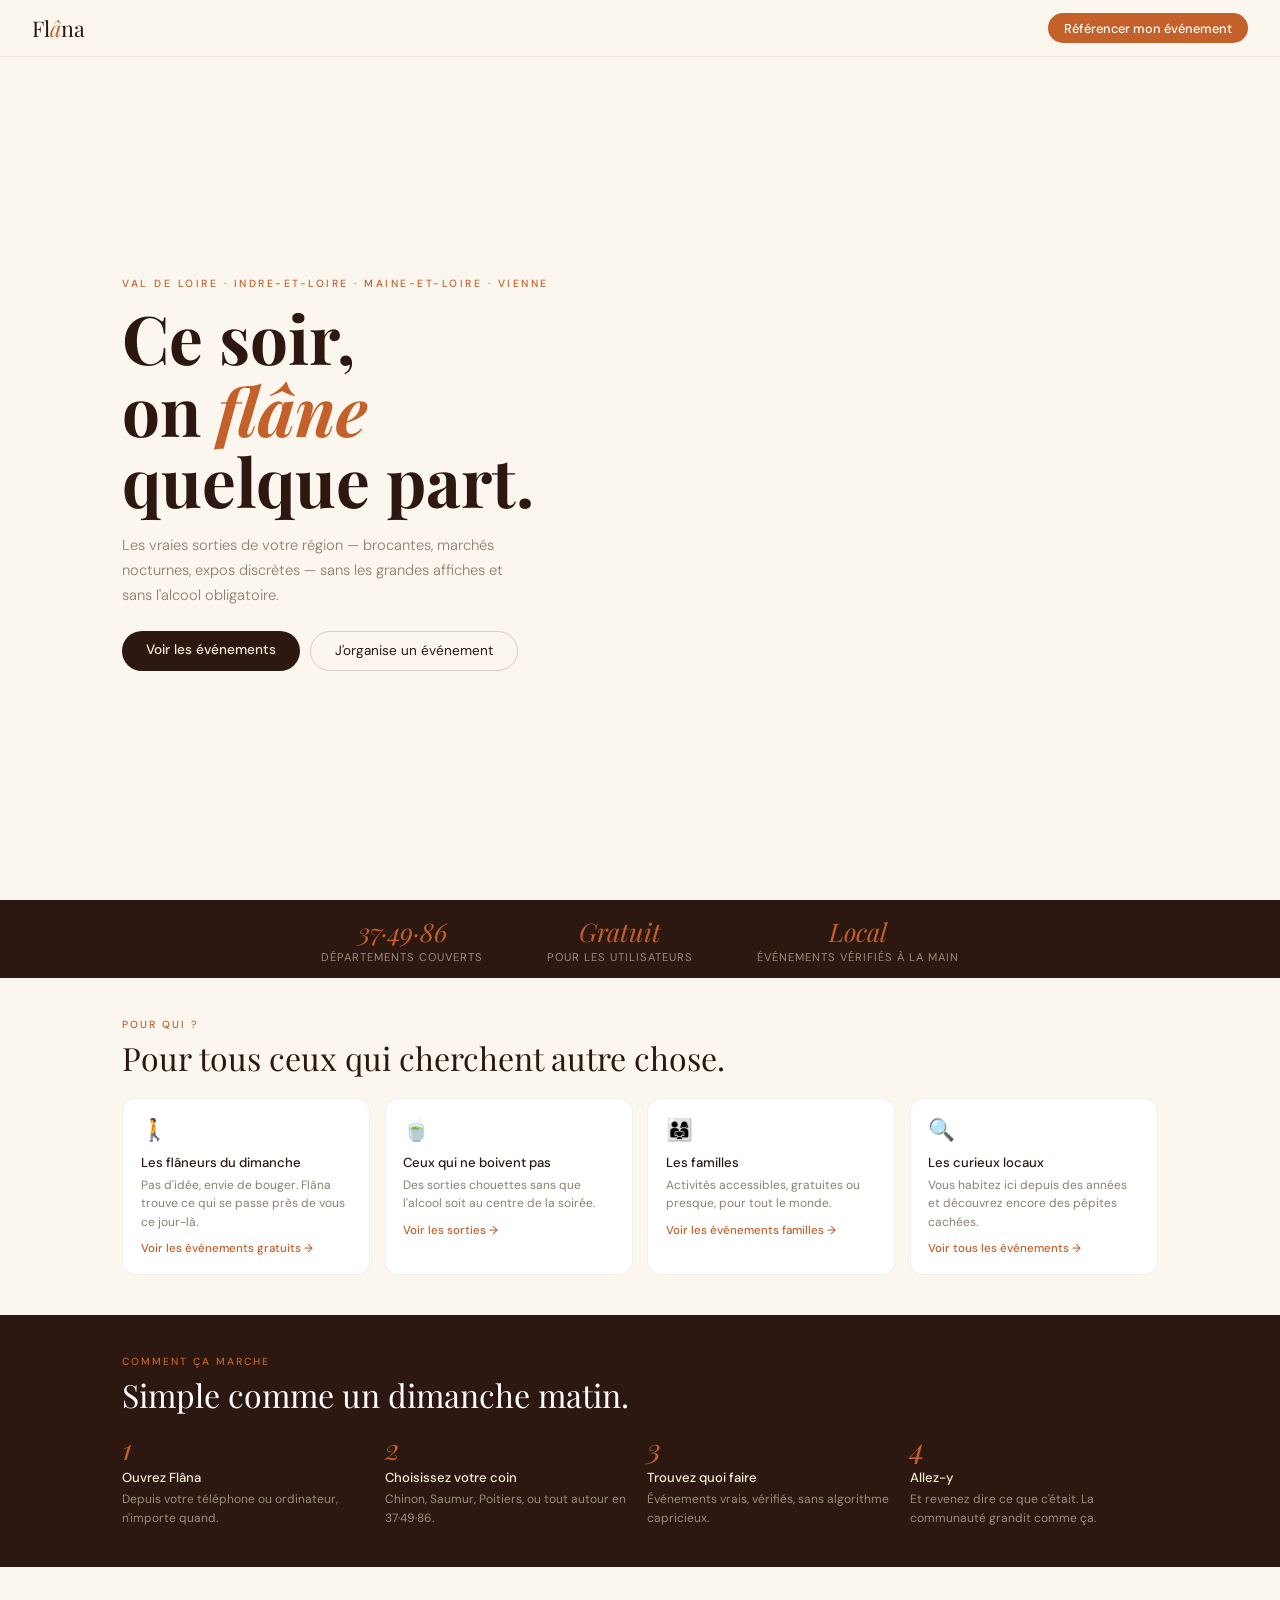
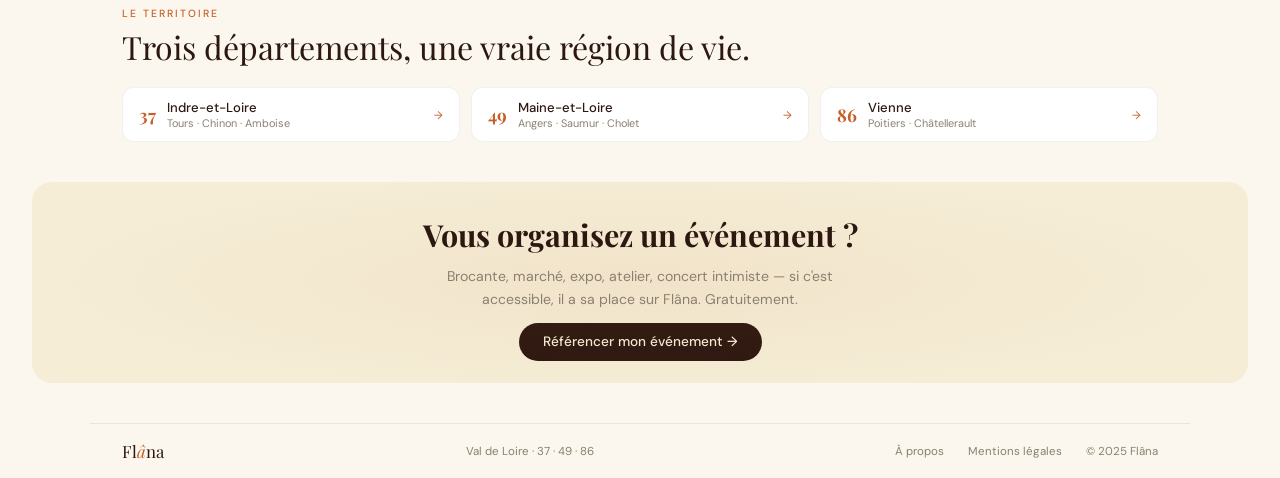
==== index.html @ 07ea2943 "Update index.html" ====
<!DOCTYPE html>
<html lang="fr">
<head>
<meta charset="UTF-8">
<meta name="viewport" content="width=device-width, initial-scale=1.0">
<title>Flâna — Sorties & événements Val de Loire</title>
<link rel="icon" type="image/svg+xml" href="favicon.svg">
<link href="https://fonts.googleapis.com/css2?family=Playfair+Display:ital,wght@0,700;1,400&family=DM+Sans:ital,wght@0,300;0,400;0,500;1,300&display=swap" rel="stylesheet">
<style>
*, *::before, *::after { margin:0; padding:0; box-sizing:border-box; }
:root {
  --terre:  #2C1810;
  --sable:  #F5EDD6;
  --tuile:  #C4602A;
  --mousse: #4A6741;
  --gris:   #8A8070;
  --creme:  #FBF7EE;
}

html { scroll-behavior:smooth; }
body {
  background:var(--creme);
  color:var(--terre);
  font-family:'DM Sans', sans-serif;
  overflow-x:hidden;
}

/* ── NAV ── */
nav {
  position:fixed; top:0; left:0; right:0; z-index:100;
  display:flex; justify-content:space-between; align-items:center;
  padding:0.8rem 2rem;
  background:rgba(251,247,238,0.96);
  backdrop-filter:blur(10px);
  border-bottom:1px solid rgba(44,24,16,0.07);
}
.logo { font-family:'Playfair Display',serif; font-size:1.35rem; color:var(--terre); }
.logo em { color:var(--tuile); font-style:italic; }
.btn-nav {
  background:var(--tuile); color:#fff;
  padding:0.42rem 1rem; border-radius:99px;
  font-size:0.8rem; font-weight:500; text-decoration:none;
  transition:background .2s;
}
.btn-nav:hover { background:var(--terre); }

/* ── HERO ── */
.hero {
  display:grid;
  grid-template-columns:1.1fr 0.9fr;
  gap:2rem;
  align-items:center;
  min-height:100vh;
  padding:5rem 2rem 2rem;
  max-width:1100px;
  margin:0 auto;
}
.hero-tag {
  font-size:0.65rem; letter-spacing:2.5px; text-transform:uppercase;
  color:var(--tuile); font-weight:500; margin-bottom:0.7rem;
  opacity:0; animation:up .5s ease .1s both;
}
.hero h1 {
  font-family:'Playfair Display',serif;
  font-size:clamp(2.4rem,5.5vw,4.2rem);
  line-height:1.07; margin-bottom:1rem;
  opacity:0; animation:up .6s ease .2s both;
}
.hero h1 em { color:var(--tuile); font-style:italic; }
.hero-sub {
  font-size:0.92rem; color:var(--gris); line-height:1.7;
  max-width:40ch; margin-bottom:1.4rem; font-weight:300;
  opacity:0; animation:up .6s ease .35s both;
}
.hero-btns {
  display:flex; gap:.65rem; flex-wrap:wrap;
  opacity:0; animation:up .6s ease .45s both;
}
.btn-p {
  background:var(--terre); color:var(--sable);
  padding:.65rem 1.5rem; border-radius:99px;
  font-size:.85rem; font-weight:500; text-decoration:none;
  transition:background .2s, transform .15s;
}
.btn-p:hover { background:var(--tuile); transform:translateY(-2px); }
.btn-o {
  border:1.5px solid rgba(44,24,16,.18); color:var(--terre);
  padding:.65rem 1.5rem; border-radius:99px;
  font-size:.85rem; text-decoration:none;
  transition:border-color .2s, color .2s;
}
.btn-o:hover { border-color:var(--tuile); color:var(--tuile); }

/* cards flottantes */
.hero-right {
  display:flex; flex-direction:column; gap:.65rem;
  opacity:0; animation:fadeIn .8s ease .55s both;
}
.ecard {
  background:#fff; border-radius:14px;
  padding:.85rem 1rem;
  border:1px solid rgba(44,24,16,.06);
  box-shadow:0 2px 14px rgba(44,24,16,.06);
  transition:transform .2s;
}
.ecard:nth-child(even) { margin-left:1.2rem; }
.ecard:hover { transform:translateY(-3px); }
.ecat {
  font-size:.62rem; letter-spacing:1px; text-transform:uppercase;
  color:var(--gris); display:flex; align-items:center; gap:5px;
  margin-bottom:.3rem;
}
.dot { width:6px; height:6px; border-radius:50%; flex-shrink:0; }
.etitle { font-family:'Playfair Display',serif; font-size:.85rem; margin-bottom:.2rem; }
.emeta { font-size:.68rem; color:var(--gris); }

/* ── STRIP STATS ── */
.strip {
  background:var(--terre); color:var(--sable);
  padding:.9rem 2rem;
  display:flex; justify-content:center; gap:4rem; flex-wrap:wrap;
}
.stat { text-align:center; }
.stat-n { font-family:'Playfair Display',serif; font-size:1.6rem; color:var(--tuile); font-style:italic; }
.stat-l { font-size:.7rem; letter-spacing:1px; text-transform:uppercase; color:rgba(245,237,214,.55); margin-top:.1rem; }

/* ── SECTIONS ── */
.wrap { max-width:1100px; margin:0 auto; padding:2.5rem 2rem; }
.slabel {
  font-size:.65rem; letter-spacing:2px; text-transform:uppercase;
  color:var(--tuile); font-weight:500; margin-bottom:.5rem;
}
.stitle {
  font-family:'Playfair Display',serif;
  font-size:clamp(1.4rem,2.8vw,2rem);
  line-height:1.2; margin-bottom:1.25rem;
}

/* grille 4 col */
.g4 { display:grid; grid-template-columns:repeat(4,1fr); gap:.9rem; }
.pcard {
  background:#fff; border-radius:14px;
  padding:1.1rem; border:1px solid rgba(44,24,16,.06);
  transition:transform .2s, box-shadow .2s;
}
.pcard:hover { transform:translateY(-3px); box-shadow:0 6px 20px rgba(44,24,16,.09); }
.picon { font-size:1.35rem; margin-bottom:.6rem; }
.pcard h3 { font-size:.82rem; font-weight:500; margin-bottom:.3rem; }
.pcard p { font-size:.75rem; color:var(--gris); line-height:1.55; }

/* steps */
.steps { display:grid; grid-template-columns:repeat(4,1fr); gap:.9rem; margin-top:1.25rem; }
.step-n { font-family:'Playfair Display',serif; font-size:1.8rem; font-style:italic; color:var(--tuile); line-height:1; margin-bottom:.4rem; }
.step h3 { font-size:.82rem; font-weight:500; margin-bottom:.25rem; }
.step p { font-size:.75rem; color:rgba(245,237,214,.55); line-height:1.55; }

/* dark band */
.dark { background:var(--terre); color:var(--sable); }
.dark .stitle { color:#fff; }

/* deps */
.deps { display:flex; gap:.7rem; flex-wrap:wrap; margin-top:1rem; }
.dep {
  background:#fff; border-radius:12px;
  padding:.7rem 1rem; border:1px solid rgba(44,24,16,.06);
  display:flex; align-items:center; gap:.7rem; flex:1; min-width:170px;
}
.dep-n { font-family:'Playfair Display',serif; font-size:1.1rem; color:var(--tuile); font-weight:700; }
.dep h4 { font-size:.82rem; font-weight:500; }
.dep p { font-size:.68rem; color:var(--gris); }

/* CTA orga */
.cta-box {
  background:var(--sable); border-radius:20px;
  padding:2rem; text-align:center;
  margin:0 2rem 2.5rem;
  position:relative; overflow:hidden;
}
.cta-box::before {
  content:'';
  position:absolute; inset:0;
  background:radial-gradient(ellipse 70% 80% at 50% 50%, rgba(196,96,42,.07) 0%, transparent 70%);
}
.cta-box h2 {
  font-family:'Playfair Display',serif;
  font-size:clamp(1.3rem,2.5vw,1.9rem);
  margin-bottom:.6rem; position:relative;
}
.cta-box p {
  font-size:.88rem; color:var(--gris); max-width:42ch;
  margin:0 auto 1.2rem; line-height:1.65; position:relative;
}

/* footer */
footer {
  border-top:1px solid rgba(44,24,16,.08);
  padding:1rem 2rem;
  display:flex; justify-content:space-between; align-items:center;
  font-size:.72rem; color:var(--gris);
  max-width:1100px; margin:0 auto;
}
footer .logo { font-size:1.05rem; }

/* animations */
@keyframes up {
  from { opacity:0; transform:translateY(14px); }
  to   { opacity:1; transform:translateY(0); }
}
@keyframes fadeIn {
  from { opacity:0; }
  to   { opacity:1; }
}

/* responsive */
@media(max-width:768px) {
  .hero { grid-template-columns:1fr; min-height:auto; padding-top:5rem; }
  .hero-right { display:none; }
  .g4, .steps { grid-template-columns:repeat(2,1fr); }
  .strip { gap:2rem; }
  .cta-box { margin:0 1rem 2rem; }
}
</style>
</head>
<body>

<!-- NAV -->
<nav>
  <div class="logo">Fl<em>â</em>na</div>
  <a href="organiser.html" class="btn-nav">Référencer mon événement</a>
</nav>

<!-- HERO -->
<section class="hero">
  <div>
    <p class="hero-tag">Val de Loire · Indre-et-Loire · Maine-et-Loire · Vienne</p>
    <h1>Ce soir,<br>on <em>flâne</em><br>quelque part.</h1>
    <p class="hero-sub">Les vraies sorties de votre région — brocantes, marchés nocturnes, expos discrètes — sans les grandes affiches et sans l'alcool obligatoire.</p>
    <div class="hero-btns">
      <a href="événements.html" class="btn-p">Voir les événements</a>
      <a href="organiser.html" class="btn-o">J'organise un événement</a>
    </div>
  </div>
  <div class="hero-right">
    <div id="hero-cards"></div>
  </div>
</section>

<!-- STRIP STATS -->
<div class="strip">
  <div class="stat"><div class="stat-n">37·49·86</div><div class="stat-l">Départements couverts</div></div>
  <div class="stat"><div class="stat-n">Gratuit</div><div class="stat-l">Pour les utilisateurs</div></div>
  <div class="stat"><div class="stat-n">Local</div><div class="stat-l">Événements vérifiés à la main</div></div>
</div>

<!-- POUR QUI -->
<div class="wrap" id="evenements">
  <p class="slabel">Pour qui ?</p>
  <div class="stitle">Pour tous ceux qui cherchent autre chose.</div>
  <div class="g4">
    <a href="evenements.html?filtre=Gratuit" class="pcard" style="text-decoration:none;color:inherit;">
      <div class="picon">🚶</div>
      <h3>Les flâneurs du dimanche</h3>
      <p>Pas d'idée, envie de bouger. Flâna trouve ce qui se passe près de vous ce jour-là.</p>
      <div style="font-size:0.72rem;color:var(--tuile);margin-top:0.6rem;font-weight:500;">Voir les événements gratuits →</div>
    </a>
    <a href="evenements.html?filtre=Gratuit" class="pcard" style="text-decoration:none;color:inherit;">
      <div class="picon">🍵</div>
      <h3>Ceux qui ne boivent pas</h3>
      <p>Des sorties chouettes sans que l'alcool soit au centre de la soirée.</p>
      <div style="font-size:0.72rem;color:var(--tuile);margin-top:0.6rem;font-weight:500;">Voir les sorties →</div>
    </a>
    <a href="evenements.html?filtre=tout_public" class="pcard" style="text-decoration:none;color:inherit;">
      <div class="picon">👨‍👩‍👧</div>
      <h3>Les familles</h3>
      <p>Activités accessibles, gratuites ou presque, pour tout le monde.</p>
      <div style="font-size:0.72rem;color:var(--tuile);margin-top:0.6rem;font-weight:500;">Voir les événements familles →</div>
    </a>
    <a href="événements.html" class="pcard" style="text-decoration:none;color:inherit;">
      <div class="picon">🔍</div>
      <h3>Les curieux locaux</h3>
      <p>Vous habitez ici depuis des années et découvrez encore des pépites cachées.</p>
      <div style="font-size:0.72rem;color:var(--tuile);margin-top:0.6rem;font-weight:500;">Voir tous les événements →</div>
    </a>
  </div>
</div>

<!-- COMMENT ÇA MARCHE -->
<div class="dark">
  <div class="wrap">
    <p class="slabel">Comment ça marche</p>
    <div class="stitle">Simple comme un dimanche matin.</div>
    <div class="steps">
      <div class="step">
        <div class="step-n">1</div>
        <h3>Ouvrez Flâna</h3>
        <p>Depuis votre téléphone ou ordinateur, n'importe quand.</p>
      </div>
      <div class="step">
        <div class="step-n">2</div>
        <h3>Choisissez votre coin</h3>
        <p>Chinon, Saumur, Poitiers, ou tout autour en 37·49·86.</p>
      </div>
      <div class="step">
        <div class="step-n">3</div>
        <h3>Trouvez quoi faire</h3>
        <p>Événements vrais, vérifiés, sans algorithme capricieux.</p>
      </div>
      <div class="step">
        <div class="step-n">4</div>
        <h3>Allez-y</h3>
        <p>Et revenez dire ce que c'était. La communauté grandit comme ça.</p>
      </div>
    </div>
  </div>
</div>

<!-- TERRITOIRE -->
<div class="wrap">
  <p class="slabel">Le territoire</p>
  <div class="stitle">Trois départements, une vraie région de vie.</div>
  <div class="deps">
    <a href="evenements.html?filtre=37" class="dep" style="text-decoration:none;color:inherit;">
      <div class="dep-n">37</div>
      <div><h4>Indre-et-Loire</h4><p>Tours · Chinon · Amboise</p></div>
      <div style="margin-left:auto;font-size:0.7rem;color:var(--tuile);">→</div>
    </a>
    <a href="evenements.html?filtre=49" class="dep" style="text-decoration:none;color:inherit;">
      <div class="dep-n">49</div>
      <div><h4>Maine-et-Loire</h4><p>Angers · Saumur · Cholet</p></div>
      <div style="margin-left:auto;font-size:0.7rem;color:var(--tuile);">→</div>
    </a>
    <a href="evenements.html?filtre=86" class="dep" style="text-decoration:none;color:inherit;">
      <div class="dep-n">86</div>
      <div><h4>Vienne</h4><p>Poitiers · Châtellerault</p></div>
      <div style="margin-left:auto;font-size:0.7rem;color:var(--tuile);">→</div>
    </a>
  </div>
</div>

<!-- CTA ORGANISATEUR -->
<div class="cta-box" id="orga">
  <h2>Vous organisez un événement ?</h2>
  <p>Brocante, marché, expo, atelier, concert intimiste — si c'est accessible, il a sa place sur Flâna. Gratuitement.</p>
  <a href="organise.html" class="btn-p">Référencer mon événement →</a>
</div>

<!-- FOOTER -->
<footer>
  <div class="logo">Fl<em>â</em>na</div>
  <div>Val de Loire · 37 · 49 · 86</div>
  <div style="display:flex;gap:1.5rem;align-items:center;">
    <a href="a-propos.html" style="color:var(--gris);text-decoration:none;font-size:0.72rem;transition:color .2s;" onmouseover="this.style.color='#C4602A'" onmouseout="this.style.color='#8A8070'">À propos</a>
    <a href="mentions-légaux.html" style="color:var(--gris);text-decoration:none;font-size:0.72rem;transition:color .2s;" onmouseover="this.style.color='#C4602A'" onmouseout="this.style.color='#8A8070'">Mentions légales</a>
    <span>© 2025 Flâna</span>
  </div>
</footer>

<script>
const COULEURS = { 'Brocante':'#4A6741','Marché':'#C4602A','Exposition':'#8A8070','Concert':'#6B9BD2','Atelier':'#B5813A','Fête locale':'#C4602A','Sport':'#3A7B8C' };

const evenements = [
  { id:1, titre:"Foire de Tours 2026", type:"Fête locale", dept:"37", ville:"Tours", date:"2026-05-01", heure_debut:"10:00", tarif:"gratuit", prix:"" },
  { id:2, titre:"Fête foraine de Tours", type:"Fête locale", dept:"37", ville:"Tours", date:"2026-04-24", heure_debut:"14:00", tarif:"gratuit", prix:"Attractions payantes" },
  { id:3, titre:"Aucard de Tours", type:"Concert", dept:"37", ville:"Tours", date:"2026-06-09", heure_debut:"14:00", tarif:"payant", prix:"Voir billetterie" },
  { id:4, titre:"Nuit des Musées", type:"Exposition", dept:"37", ville:"Tours", date:"2026-05-17", heure_debut:"19:00", tarif:"gratuit", prix:"" },
  { id:5, titre:"Fête de la Musique — Tours", type:"Concert", dept:"37", ville:"Tours", date:"2026-06-21", heure_debut:"17:00", tarif:"gratuit", prix:"" },
  { id:6, titre:"Chinon en Jazz", type:"Concert", dept:"37", ville:"Chinon", date:"2026-06-05", heure_debut:"18:00", tarif:"gratuit", prix:"" },
  { id:7, titre:"Fête des Roses au Château du Rivau", type:"Fête locale", dept:"37", ville:"Lémeré", date:"2026-06-06", heure_debut:"10:00", tarif:"payant", prix:"Voir billetterie" },
  { id:8, titre:"Festival Avoine Zone Groove", type:"Concert", dept:"37", ville:"Avoine", date:"2026-07-03", heure_debut:"17:00", tarif:"payant", prix:"Voir billetterie" },
  { id:9, titre:"Journées du Patrimoine", type:"Exposition", dept:"37", ville:"Chinon", date:"2026-09-19", heure_debut:"10:00", tarif:"gratuit", prix:"" },
  { id:10, titre:"Festival d'Anjou 2026", type:"Concert", dept:"49", ville:"Angers", date:"2026-06-01", heure_debut:"20:00", tarif:"payant", prix:"Voir billetterie" },
  { id:11, titre:"Les Accroche-Cœurs", type:"Concert", dept:"49", ville:"Angers", date:"2026-09-11", heure_debut:"14:00", tarif:"gratuit", prix:"" },
  { id:12, titre:"Festival Boule de Gomme", type:"Fête locale", dept:"49", ville:"Angers", date:"2026-02-11", heure_debut:"10:00", tarif:"gratuit", prix:"" },
  { id:13, titre:"Anjou Vélo Vintage", type:"Sport", dept:"49", ville:"Saumur", date:"2026-06-27", heure_debut:"09:00", tarif:"payant", prix:"Voir inscription" },
  { id:14, titre:"Journée Rétrogaming", type:"Fête locale", dept:"49", ville:"Saumur", date:"2026-02-14", heure_debut:"10:00", tarif:"gratuit", prix:"" },
  { id:15, titre:"Escape Game à Fontevraud", type:"Exposition", dept:"49", ville:"Fontevraud", date:"2026-04-01", heure_debut:"10:00", tarif:"payant", prix:"~15€" },
  { id:16, titre:"Foire de Poitiers 2026", type:"Fête locale", dept:"86", ville:"Poitiers", date:"2026-05-14", heure_debut:"10:00", tarif:"gratuit", prix:"" },
  { id:17, titre:"Fête foraine de Poitiers", type:"Fête locale", dept:"86", ville:"Poitiers", date:"2026-05-14", heure_debut:"14:00", tarif:"gratuit", prix:"Attractions payantes" },
  { id:18, titre:"Les Expressifs — Arts de rue", type:"Concert", dept:"86", ville:"Poitiers", date:"2026-10-01", heure_debut:"14:00", tarif:"gratuit", prix:"" },
  { id:19, titre:"Grande Brocante de l'Ascension", type:"Brocante", dept:"86", ville:"Poitiers", date:"2026-05-15", heure_debut:"08:00", tarif:"gratuit", prix:"" },
  { id:20, titre:"Fête de la Musique — Poitiers", type:"Concert", dept:"86", ville:"Poitiers", date:"2026-06-21", heure_debut:"17:00", tarif:"gratuit", prix:"" },
  { id:21, titre:"Spectacle Élodie Poux", type:"Concert", dept:"37", ville:"Tours", date:"2026-02-27", heure_debut:"20:00", tarif:"payant", prix:"À partir de 35€" },
  { id:22, titre:"Concert Patrick Bruel", type:"Concert", dept:"37", ville:"Tours", date:"2026-11-08", heure_debut:"20:00", tarif:"payant", prix:"Voir billetterie" },
  { id:23, titre:"Printemps des Écuyers", type:"Sport", dept:"49", ville:"Saumur", date:"2026-04-15", heure_debut:"10:00", tarif:"payant", prix:"Voir billetterie" },
  { id:24, titre:"Concert Julien Clerc", type:"Concert", dept:"49", ville:"Angers", date:"2026-04-25", heure_debut:"20:00", tarif:"payant", prix:"Voir billetterie" },
];

function estAVenir(dateStr) {
  const aujourd_hui = new Date();
  aujourd_hui.setHours(0, 0, 0, 0);
  return new Date(dateStr) >= aujourd_hui;
}

function formatDateCourte(dateStr) {
  const d = new Date(dateStr);
  return d.toLocaleDateString('fr-FR', { day:'numeric', month:'long' });
}

function tarifLabel(e) {
  if (e.tarif === 'gratuit') return 'Gratuit';
  return e.prix || 'Payant';
}

// Afficher 4 prochains événements dans les cartes hero
const prochains = evenements
  .filter(e => estAVenir(e.date))
  .sort((a, b) => new Date(a.date) - new Date(b.date))
  .slice(0, 4);

const container = document.getElementById('hero-cards');
if (container) {
  container.style.display = 'flex';
  container.style.flexDirection = 'column';
  container.style.gap = '0.65rem';
  container.style.width = '100%';
  container.innerHTML = prochains.map((e, i) => `
    <a class="ecard" href="evenement.html?id=${e.id}" style="text-decoration:none;color:inherit;${i % 2 === 1 ? 'margin-left:1.2rem;' : ''}">
      <div class="ecat">
        <span class="dot" style="background:${COULEURS[e.type] || '#8A8070'}"></span>
        ${e.type}
      </div>
      <div class="etitle">${e.titre}</div>
      <div class="emeta">${e.ville} · ${formatDateCourte(e.date)} · ${tarifLabel(e)}</div>
    </a>
  `).join('');
}
</script>
</body>
</html>
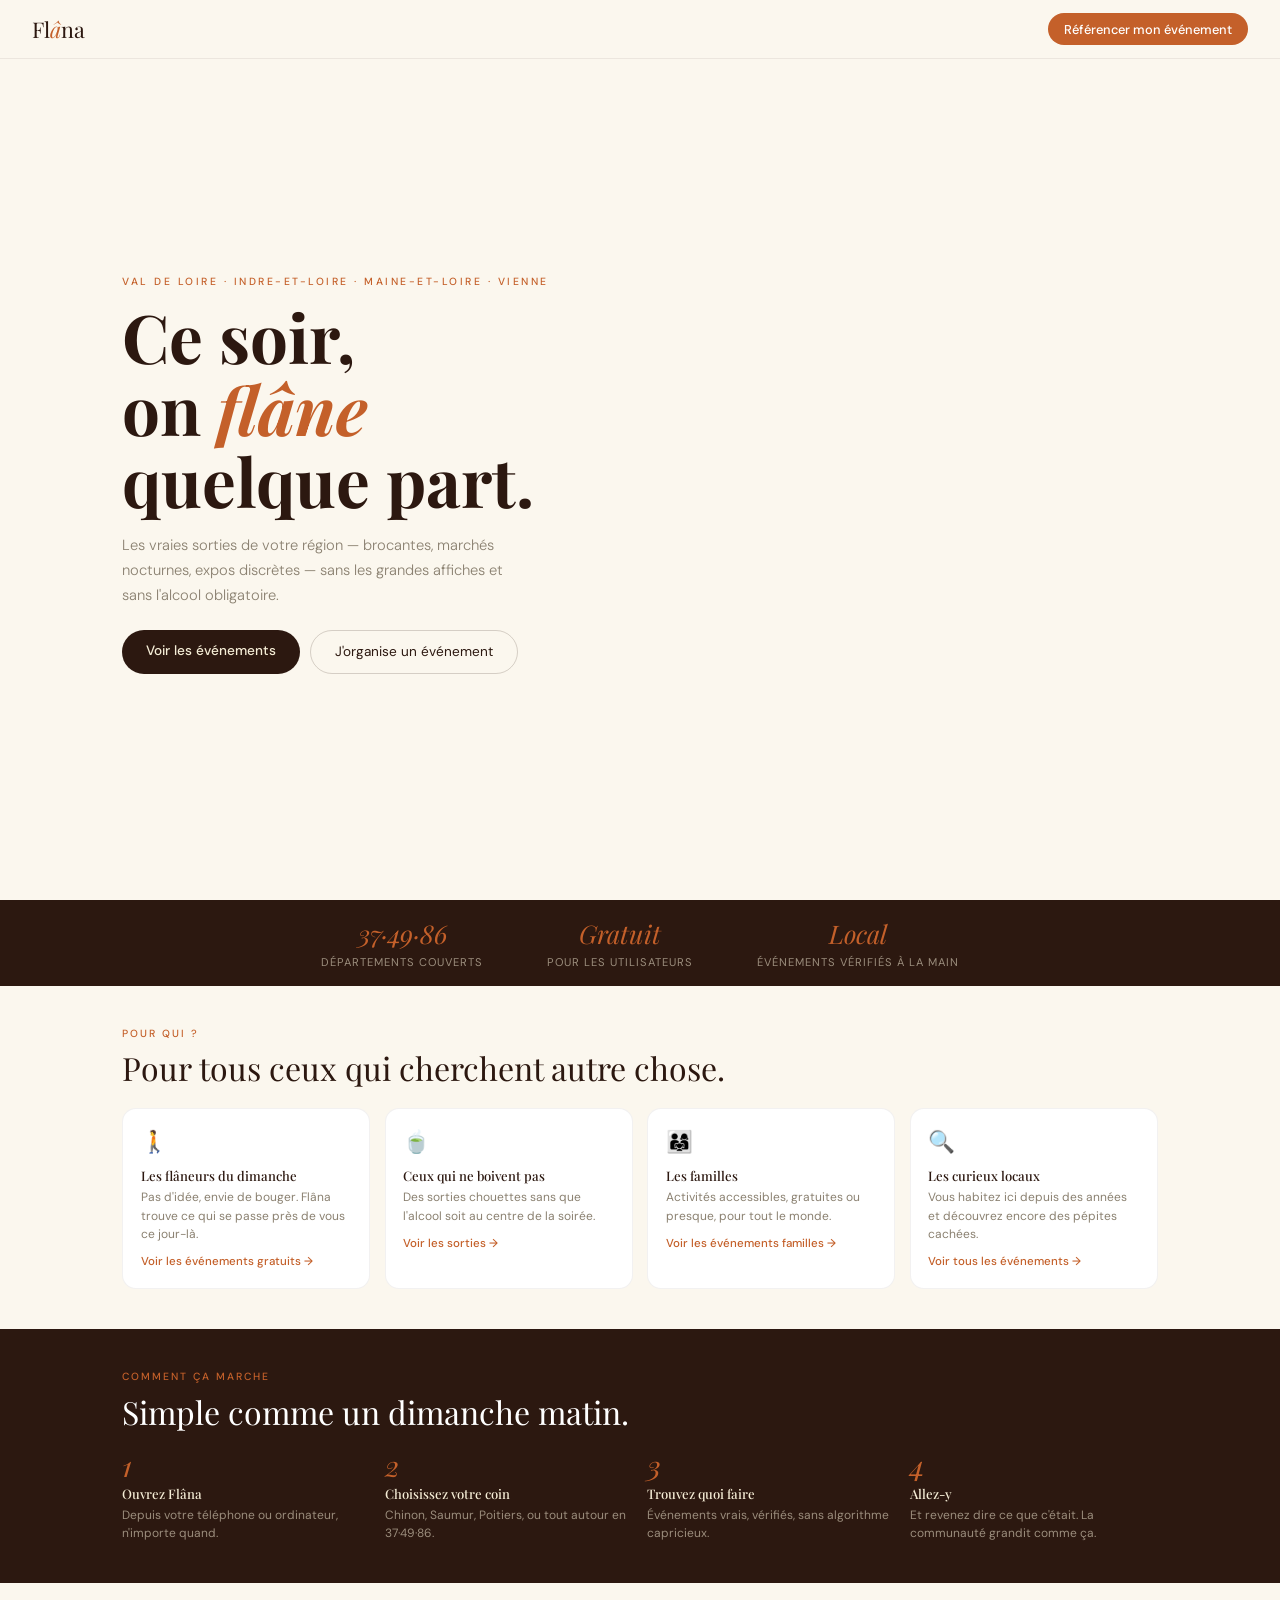
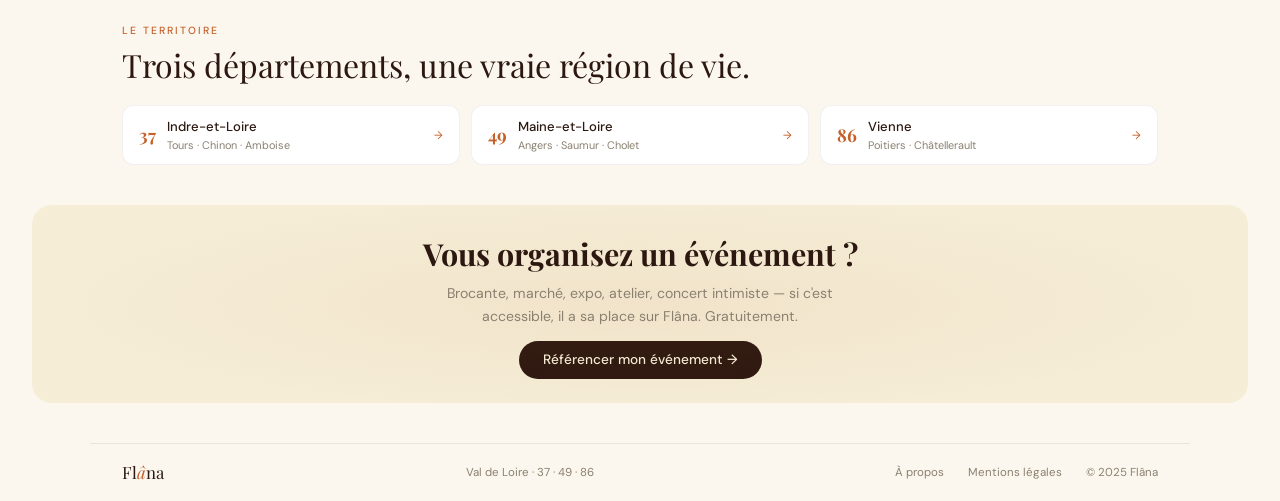
==== commit 8c3a7450: "Update index.html" ====
--- a/index.html
+++ b/index.html
@@ -6,7 +6,9 @@
 <title>Flâna — Sorties & événements Val de Loire</title>
 <link rel="icon" type="image/svg+xml" href="favicon.svg">
 <link href="https://fonts.googleapis.com/css2?family=Playfair+Display:ital,wght@0,700;1,400&family=DM+Sans:ital,wght@0,300;0,400;0,500;1,300&display=swap" rel="stylesheet">
-<style>
+<link href="https://fonts.googleapis.com/...">
+ <link rel="stylesheet" href="css/flana.css">
+ <style>
 *, *::before, *::after { margin:0; padding:0; box-sizing:border-box; }
 :root {
   --terre:  #2C1810;
@@ -220,13 +222,14 @@
   .cta-box { margin:0 1rem 2rem; }
 }
 </style>
+  <link rel="canonical" href="https://www.flana.fr/index.html">
 </head>
 <body>
 
 <!-- NAV -->
 <nav>
   <div class="logo">Fl<em>â</em>na</div>
-  <a href="organiser.html" class="btn-nav">Référencer mon événement</a>
+  <a href="organise.html" class="btn-nav">Référencer mon événement</a>
 </nav>
 
 <!-- HERO -->
@@ -236,8 +239,8 @@
     <h1>Ce soir,<br>on <em>flâne</em><br>quelque part.</h1>
     <p class="hero-sub">Les vraies sorties de votre région — brocantes, marchés nocturnes, expos discrètes — sans les grandes affiches et sans l'alcool obligatoire.</p>
     <div class="hero-btns">
-      <a href="événements.html" class="btn-p">Voir les événements</a>
-      <a href="organiser.html" class="btn-o">J'organise un événement</a>
+      <a href="evenements.html" class="btn-p">Voir les événements</a>
+      <a href="organise.html" class="btn-o">J'organise un événement</a>
     </div>
   </div>
   <div class="hero-right">
@@ -275,7 +278,7 @@
       <p>Activités accessibles, gratuites ou presque, pour tout le monde.</p>
       <div style="font-size:0.72rem;color:var(--tuile);margin-top:0.6rem;font-weight:500;">Voir les événements familles →</div>
     </a>
-    <a href="événements.html" class="pcard" style="text-decoration:none;color:inherit;">
+    <a href="evenements.html" class="pcard" style="text-decoration:none;color:inherit;">
       <div class="picon">🔍</div>
       <h3>Les curieux locaux</h3>
       <p>Vous habitez ici depuis des années et découvrez encore des pépites cachées.</p>
@@ -350,7 +353,7 @@
   <div>Val de Loire · 37 · 49 · 86</div>
   <div style="display:flex;gap:1.5rem;align-items:center;">
     <a href="a-propos.html" style="color:var(--gris);text-decoration:none;font-size:0.72rem;transition:color .2s;" onmouseover="this.style.color='#C4602A'" onmouseout="this.style.color='#8A8070'">À propos</a>
-    <a href="mentions-légaux.html" style="color:var(--gris);text-decoration:none;font-size:0.72rem;transition:color .2s;" onmouseover="this.style.color='#C4602A'" onmouseout="this.style.color='#8A8070'">Mentions légales</a>
+    <a href="mentions-legales.html" style="color:var(--gris);text-decoration:none;font-size:0.72rem;transition:color .2s;" onmouseover="this.style.color='#C4602A'" onmouseout="this.style.color='#8A8070'">Mentions légales</a>
     <span>© 2025 Flâna</span>
   </div>
 </footer>
--- a/css/flana.css
+++ b/css/flana.css
@@ -0,0 +1,299 @@
+/* ─────────────────────────────────────────────
+   flana.css — Styles globaux
+   ───────────────────────────────────────────── */
+
+*, *::before, *::after { margin:0; padding:0; box-sizing:border-box; }
+
+:root {
+  --terre:  #2C1810;
+  --sable:  #F5EDD6;
+  --tuile:  #C4602A;
+  --mousse: #4A6741;
+  --gris:   #8A8070;
+  --creme:  #FBF7EE;
+  --white:  #ffffff;
+  --border: rgba(44,24,16,0.08);
+  --shadow: 0 2px 16px rgba(44,24,16,0.07);
+  --shadow-hover: 0 8px 32px rgba(44,24,16,0.12);
+  --radius: 16px;
+  --radius-sm: 10px;
+  --radius-pill: 99px;
+}
+
+html { scroll-behavior:smooth; }
+body {
+  background: var(--creme);
+  color: var(--terre);
+  font-family: 'DM Sans', sans-serif;
+  overflow-x: hidden;
+  line-height: 1.5;
+}
+
+/* ── TYPOGRAPHIE ── */
+h1, h2, h3 { font-family: 'Playfair Display', serif; line-height: 1.15; }
+em { color: var(--tuile); font-style: italic; }
+
+/* ── NAV ── */
+nav {
+  position: fixed; top: 0; left: 0; right: 0; z-index: 200;
+  display: flex; justify-content: space-between; align-items: center;
+  padding: 0.8rem 2rem;
+  background: rgba(251,247,238,0.96);
+  backdrop-filter: blur(12px);
+  border-bottom: 1px solid var(--border);
+  gap: 1rem;
+}
+.nav-logo {
+  font-family: 'Playfair Display', serif;
+  font-size: 1.35rem; color: var(--terre);
+  text-decoration: none; flex-shrink: 0;
+}
+.nav-logo em { color: var(--tuile); font-style: italic; }
+.nav-actions { display: flex; gap: 0.6rem; align-items: center; }
+.btn-nav {
+  background: var(--tuile); color: #fff;
+  padding: 0.42rem 1rem; border-radius: var(--radius-pill);
+  font-size: 0.8rem; font-weight: 500; text-decoration: none;
+  transition: background .2s; white-space: nowrap;
+}
+.btn-nav:hover { background: var(--terre); }
+.btn-prefs {
+  background: transparent; border: 1.5px solid var(--border);
+  color: var(--terre); padding: 0.38rem 0.9rem;
+  border-radius: var(--radius-pill); font-size: 0.8rem;
+  cursor: pointer; font-family: 'DM Sans', sans-serif;
+  transition: border-color .2s, color .2s; white-space: nowrap;
+}
+.btn-prefs:hover { border-color: var(--tuile); color: var(--tuile); }
+.btn-back {
+  font-size: 0.8rem; color: var(--gris);
+  text-decoration: none; transition: color .2s;
+}
+.btn-back:hover { color: var(--tuile); }
+
+/* ── BOUTONS ── */
+.btn-primary {
+  background: var(--terre); color: var(--sable);
+  padding: 0.72rem 1.6rem; border-radius: var(--radius-pill);
+  font-size: 0.88rem; font-weight: 500; text-decoration: none;
+  display: inline-block; border: none; cursor: pointer;
+  font-family: 'DM Sans', sans-serif;
+  transition: background .2s, transform .15s;
+}
+.btn-primary:hover { background: var(--tuile); transform: translateY(-2px); }
+.btn-outline {
+  border: 1.5px solid var(--border); color: var(--terre);
+  padding: 0.72rem 1.6rem; border-radius: var(--radius-pill);
+  font-size: 0.88rem; text-decoration: none; display: inline-block;
+  background: transparent; cursor: pointer;
+  font-family: 'DM Sans', sans-serif;
+  transition: border-color .2s, color .2s;
+}
+.btn-outline:hover { border-color: var(--tuile); color: var(--tuile); }
+
+/* ── BADGES ── */
+.badge {
+  display: inline-block; font-size: 0.65rem; font-weight: 500;
+  padding: 0.2rem 0.6rem; border-radius: var(--radius-pill);
+  letter-spacing: 0.3px;
+}
+.badge-date { background: var(--sable); color: var(--gris); }
+.badge-urgent { background: #FCEBEB; color: #A32D2D; }
+.badge-soon { background: #FAEEDA; color: #854F0B; }
+.badge-later { background: #EAF3DE; color: #3B6D11; }
+.badge-green { background: #EAF3DE; color: #3B6D11; }
+.badge-orange { background: #FAEEDA; color: #854F0B; }
+.badge-asso { background: #EEEDFE; color: #534AB7; }
+
+/* ── CARTES ÉVÉNEMENTS ── */
+.event-card {
+  background: var(--white); border-radius: var(--radius);
+  border: 1px solid var(--border);
+  overflow: hidden; cursor: pointer;
+  transition: transform .2s, box-shadow .2s;
+  text-decoration: none; color: inherit;
+  display: flex; flex-direction: column;
+}
+.event-card:hover { transform: translateY(-4px); box-shadow: var(--shadow-hover); }
+
+.card-img {
+  height: 140px; background-size: cover; background-position: center;
+  flex-shrink: 0;
+}
+.card-img-placeholder {
+  display: flex; align-items: center; justify-content: center;
+}
+.card-body { padding: 1rem 1.1rem; flex: 1; }
+.card-badges { display: flex; gap: 0.4rem; flex-wrap: wrap; margin-bottom: 0.6rem; }
+.card-cat {
+  font-size: 0.62rem; letter-spacing: 1.5px; text-transform: uppercase;
+  display: flex; align-items: center; gap: 5px; margin-bottom: 0.5rem;
+  font-weight: 500;
+}
+.cat-dot { width: 6px; height: 6px; border-radius: 50%; flex-shrink: 0; }
+.card-title {
+  font-family: 'Playfair Display', serif;
+  font-size: 1rem; line-height: 1.3; margin-bottom: 0.6rem;
+}
+.card-meta { display: flex; flex-direction: column; gap: 0.2rem; }
+.card-meta span { font-size: 0.75rem; color: var(--gris); }
+.card-footer {
+  padding: 0.75rem 1.1rem;
+  border-top: 1px solid var(--border);
+  display: flex; justify-content: space-between; align-items: center;
+}
+.card-dept {
+  font-size: 0.7rem; background: var(--sable);
+  padding: 0.18rem 0.55rem; border-radius: var(--radius-pill); color: var(--gris);
+}
+
+/* Carte petite (feed latéral) */
+.event-card-small .card-img { height: 0; display: none; }
+.event-card-small .card-title { font-size: 0.88rem; }
+.event-card-small .card-body { padding: 0.8rem 0.9rem; }
+.event-card-small .card-footer { padding: 0.55rem 0.9rem; }
+
+/* ── GRILLES ── */
+.grid-3 {
+  display: grid;
+  grid-template-columns: repeat(auto-fill, minmax(280px, 1fr));
+  gap: 1.1rem;
+}
+.grid-4 {
+  display: grid;
+  grid-template-columns: repeat(auto-fill, minmax(240px, 1fr));
+  gap: 1rem;
+}
+
+/* ── SECTION LABEL ── */
+.section-tag {
+  font-size: 0.65rem; letter-spacing: 2.5px; text-transform: uppercase;
+  color: var(--tuile); font-weight: 500; margin-bottom: 0.5rem;
+}
+.section-title {
+  font-family: 'Playfair Display', serif;
+  font-size: clamp(1.4rem, 2.8vw, 2rem);
+  line-height: 1.2; margin-bottom: 1.25rem;
+}
+
+/* ── ÉTAT VIDE ── */
+.empty-state {
+  text-align: center; padding: 3rem 2rem;
+  grid-column: 1 / -1;
+}
+.empty-icon { font-size: 2.5rem; margin-bottom: 0.75rem; }
+.empty-state h3 {
+  font-family: 'Playfair Display', serif;
+  font-size: 1.2rem; margin-bottom: 0.4rem;
+}
+.empty-state p { font-size: 0.875rem; color: var(--gris); line-height: 1.6; }
+
+/* ── MODAL PRÉFÉRENCES ── */
+.modal-overlay {
+  position: fixed; inset: 0; z-index: 500;
+  background: rgba(44,24,16,0.4);
+  backdrop-filter: blur(4px);
+  display: flex; align-items: center; justify-content: center;
+  padding: 1rem;
+  opacity: 0; pointer-events: none;
+  transition: opacity .25s;
+}
+.modal-overlay.open { opacity: 1; pointer-events: all; }
+.modal {
+  background: var(--creme); border-radius: 24px;
+  padding: 2rem; width: 100%; max-width: 520px;
+  max-height: 90vh; overflow-y: auto;
+  transform: translateY(20px);
+  transition: transform .25s;
+  position: relative;
+}
+.modal-overlay.open .modal { transform: translateY(0); }
+.modal-header {
+  display: flex; justify-content: space-between; align-items: center;
+  margin-bottom: 1.5rem;
+}
+.modal-title {
+  font-family: 'Playfair Display', serif; font-size: 1.4rem;
+}
+.modal-close {
+  background: none; border: none; font-size: 1.2rem;
+  cursor: pointer; color: var(--gris); padding: 0.25rem;
+  line-height: 1; transition: color .2s;
+}
+.modal-close:hover { color: var(--tuile); }
+.modal-section { margin-bottom: 1.5rem; }
+.modal-section-title {
+  font-size: 0.72rem; letter-spacing: 1.5px; text-transform: uppercase;
+  color: var(--gris); font-weight: 500; margin-bottom: 0.75rem;
+}
+.chips { display: flex; flex-wrap: wrap; gap: 0.5rem; }
+.chip {
+  padding: 0.4rem 0.9rem; border-radius: var(--radius-pill);
+  border: 1.5px solid var(--border); font-size: 0.78rem;
+  cursor: pointer; background: transparent; color: var(--terre);
+  font-family: 'DM Sans', sans-serif; transition: all .15s;
+}
+.chip.selected { background: var(--tuile); color: #fff; border-color: var(--tuile); }
+.modal-actions { display: flex; gap: 0.6rem; margin-top: 1.5rem; }
+.modal-actions .btn-primary { flex: 1; text-align: center; }
+.btn-reset {
+  background: none; border: 1.5px solid var(--border); color: var(--gris);
+  padding: 0.72rem 1.1rem; border-radius: var(--radius-pill);
+  font-size: 0.82rem; cursor: pointer; font-family: 'DM Sans', sans-serif;
+  transition: border-color .2s, color .2s;
+}
+.btn-reset:hover { border-color: var(--tuile); color: var(--tuile); }
+
+/* ── SEARCH ── */
+.search-wrap { position: relative; }
+.search-input {
+  width: 100%; padding: 0.7rem 1rem 0.7rem 2.6rem;
+  border: 1.5px solid var(--border); border-radius: var(--radius-pill);
+  font-size: 0.88rem; font-family: 'DM Sans', sans-serif;
+  background: var(--white); color: var(--terre);
+  outline: none; transition: border-color .2s, box-shadow .2s;
+}
+.search-input:focus { border-color: var(--tuile); box-shadow: 0 0 0 3px rgba(196,96,42,.08); }
+.search-icon {
+  position: absolute; left: 0.9rem; top: 50%;
+  transform: translateY(-50%); pointer-events: none; font-size: 0.85rem;
+}
+
+/* ── FOOTER ── */
+footer {
+  border-top: 1px solid var(--border);
+  padding: 1.25rem 2rem;
+  display: flex; justify-content: space-between; align-items: center;
+  font-size: 0.72rem; color: var(--gris);
+  max-width: 1200px; margin: 0 auto;
+  flex-wrap: wrap; gap: 0.5rem;
+}
+.footer-logo { font-family: 'Playfair Display', serif; font-size: 1.05rem; color: var(--terre); text-decoration: none; }
+.footer-logo em { color: var(--tuile); font-style: italic; }
+.footer-links { display: flex; gap: 1.25rem; }
+.footer-links a { color: var(--gris); text-decoration: none; transition: color .2s; }
+.footer-links a:hover { color: var(--tuile); }
+
+/* ── ANIMATIONS ── */
+@keyframes fadeUp {
+  from { opacity: 0; transform: translateY(16px); }
+  to   { opacity: 1; transform: translateY(0); }
+}
+@keyframes fadeIn { from { opacity: 0; } to { opacity: 1; } }
+@keyframes pop {
+  from { transform: scale(0.8); opacity: 0; }
+  to   { transform: scale(1); opacity: 1; }
+}
+
+/* ── RESPONSIVE ── */
+@media (max-width: 768px) {
+  nav { padding: 0.7rem 1rem; }
+  .btn-nav { font-size: 0.72rem; padding: 0.38rem 0.8rem; }
+  .btn-prefs { font-size: 0.72rem; padding: 0.35rem 0.7rem; }
+  footer { padding: 1rem; }
+  .modal { padding: 1.5rem 1.25rem; }
+}
+@media (max-width: 480px) {
+  .nav-actions { gap: 0.4rem; }
+  .grid-3, .grid-4 { grid-template-columns: 1fr; }
+}
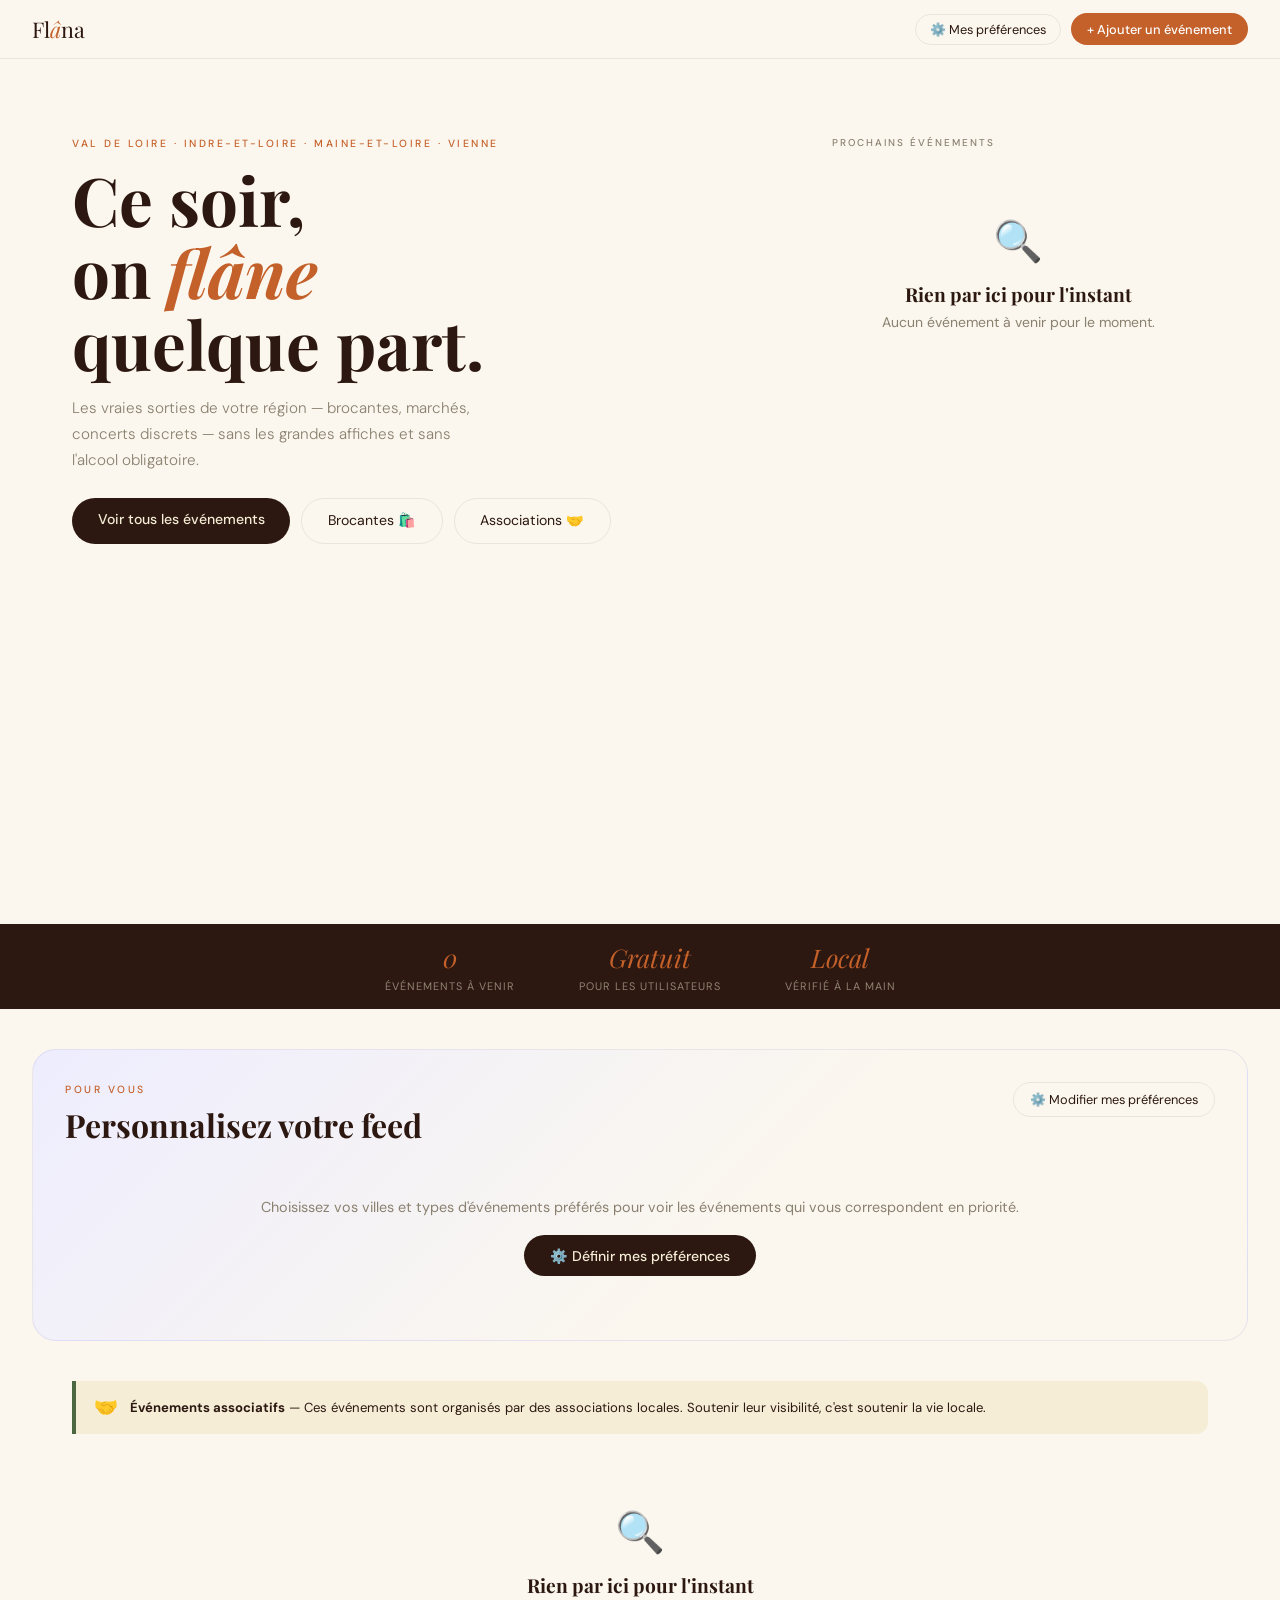
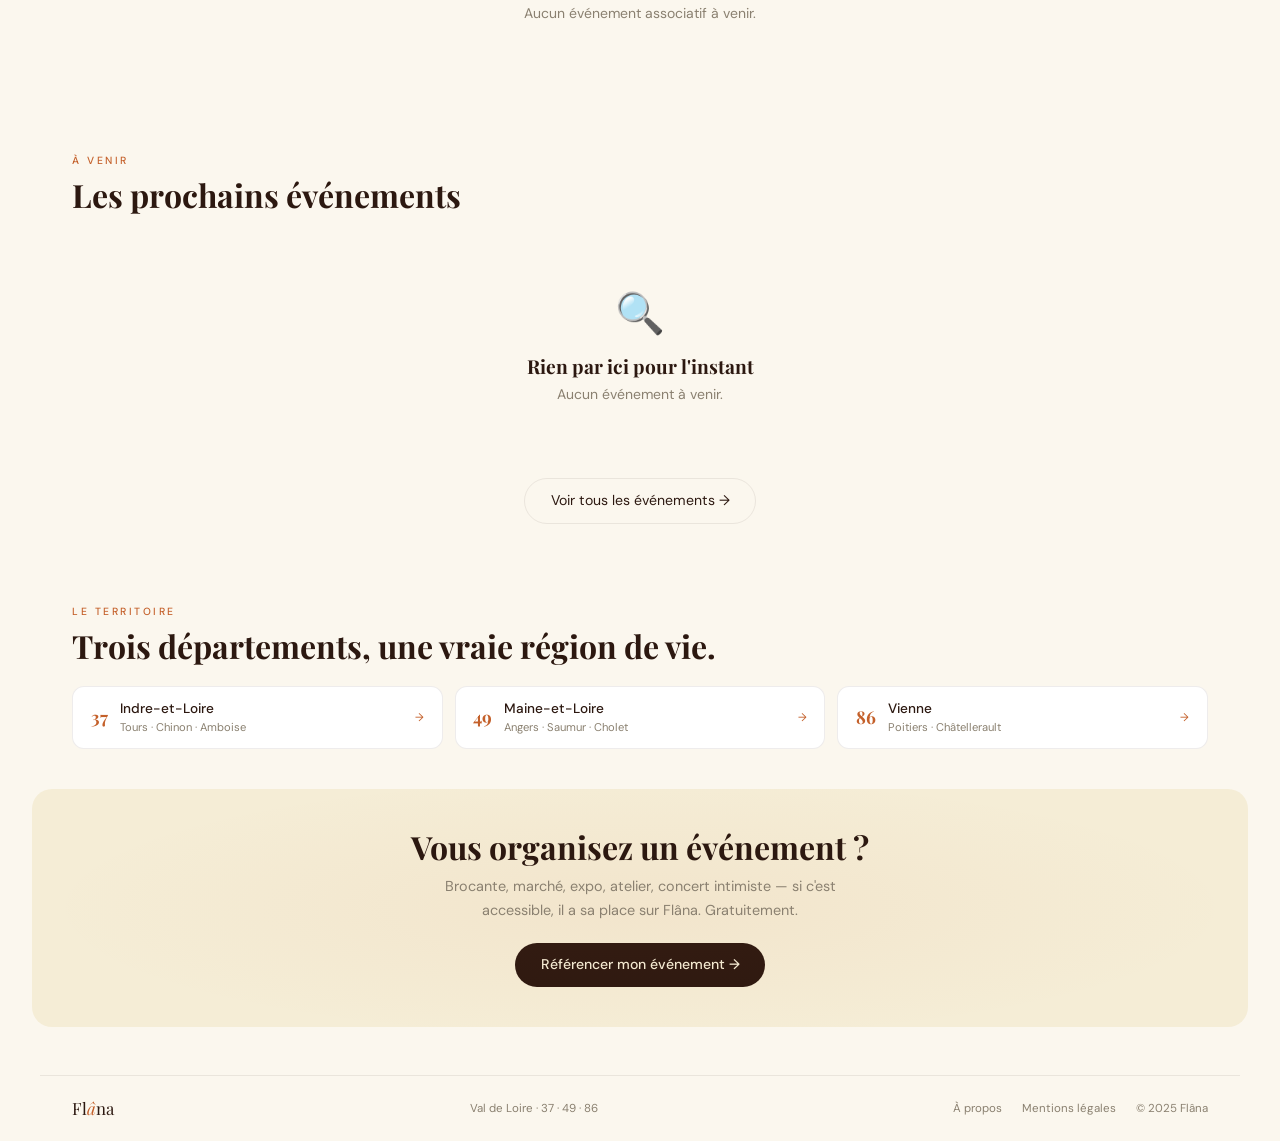
==== commit a4335279: "Add files via upload" ====
--- a/index.html
+++ b/index.html
@@ -4,429 +4,315 @@
 <meta charset="UTF-8">
 <meta name="viewport" content="width=device-width, initial-scale=1.0">
 <title>Flâna — Sorties & événements Val de Loire</title>
+<meta name="description" content="Découvrez les événements locaux du Val de Loire — brocantes, marchés, concerts, fêtes locales dans les départements 37, 49 et 86.">
 <link rel="icon" type="image/svg+xml" href="favicon.svg">
-<link href="https://fonts.googleapis.com/css2?family=Playfair+Display:ital,wght@0,700;1,400&family=DM+Sans:ital,wght@0,300;0,400;0,500;1,300&display=swap" rel="stylesheet">
-<link href="https://fonts.googleapis.com/...">
- <link rel="stylesheet" href="css/flana.css">
- <style>
-*, *::before, *::after { margin:0; padding:0; box-sizing:border-box; }
-:root {
-  --terre:  #2C1810;
-  --sable:  #F5EDD6;
-  --tuile:  #C4602A;
-  --mousse: #4A6741;
-  --gris:   #8A8070;
-  --creme:  #FBF7EE;
-}
-
-html { scroll-behavior:smooth; }
-body {
-  background:var(--creme);
-  color:var(--terre);
-  font-family:'DM Sans', sans-serif;
-  overflow-x:hidden;
-}
-
-/* ── NAV ── */
-nav {
-  position:fixed; top:0; left:0; right:0; z-index:100;
-  display:flex; justify-content:space-between; align-items:center;
-  padding:0.8rem 2rem;
-  background:rgba(251,247,238,0.96);
-  backdrop-filter:blur(10px);
-  border-bottom:1px solid rgba(44,24,16,0.07);
-}
-.logo { font-family:'Playfair Display',serif; font-size:1.35rem; color:var(--terre); }
-.logo em { color:var(--tuile); font-style:italic; }
-.btn-nav {
-  background:var(--tuile); color:#fff;
-  padding:0.42rem 1rem; border-radius:99px;
-  font-size:0.8rem; font-weight:500; text-decoration:none;
-  transition:background .2s;
-}
-.btn-nav:hover { background:var(--terre); }
-
+<link href="https://fonts.googleapis.com/css2?family=Playfair+Display:ital,wght@0,700;1,400&family=DM+Sans:wght@300;400;500&display=swap" rel="stylesheet">
+<link rel="stylesheet" href="css/flana.css">
+<style>
 /* ── HERO ── */
 .hero {
-  display:grid;
-  grid-template-columns:1.1fr 0.9fr;
-  gap:2rem;
-  align-items:center;
-  min-height:100vh;
-  padding:5rem 2rem 2rem;
-  max-width:1100px;
-  margin:0 auto;
-}
+  display: grid;
+  grid-template-columns: 1fr 380px;
+  gap: 2rem;
+  align-items: start;
+  min-height: 100vh;
+  padding: 5.5rem 2rem 2rem;
+  max-width: 1200px;
+  margin: 0 auto;
+}
+.hero-left { padding-top: 3rem; }
 .hero-tag {
-  font-size:0.65rem; letter-spacing:2.5px; text-transform:uppercase;
-  color:var(--tuile); font-weight:500; margin-bottom:0.7rem;
-  opacity:0; animation:up .5s ease .1s both;
-}
-.hero h1 {
-  font-family:'Playfair Display',serif;
-  font-size:clamp(2.4rem,5.5vw,4.2rem);
-  line-height:1.07; margin-bottom:1rem;
-  opacity:0; animation:up .6s ease .2s both;
-}
-.hero h1 em { color:var(--tuile); font-style:italic; }
+  font-size: 0.65rem; letter-spacing: 2.5px; text-transform: uppercase;
+  color: var(--tuile); font-weight: 500; margin-bottom: 0.8rem;
+  animation: fadeUp .5s ease .1s both;
+}
+.hero-left h1 {
+  font-size: clamp(2.4rem, 5.5vw, 4.2rem);
+  line-height: 1.07; margin-bottom: 1rem;
+  animation: fadeUp .6s ease .2s both;
+}
 .hero-sub {
-  font-size:0.92rem; color:var(--gris); line-height:1.7;
-  max-width:40ch; margin-bottom:1.4rem; font-weight:300;
-  opacity:0; animation:up .6s ease .35s both;
+  font-size: 0.95rem; color: var(--gris); line-height: 1.7;
+  max-width: 40ch; margin-bottom: 1.5rem; font-weight: 300;
+  animation: fadeUp .6s ease .35s both;
 }
 .hero-btns {
-  display:flex; gap:.65rem; flex-wrap:wrap;
-  opacity:0; animation:up .6s ease .45s both;
-}
-.btn-p {
-  background:var(--terre); color:var(--sable);
-  padding:.65rem 1.5rem; border-radius:99px;
-  font-size:.85rem; font-weight:500; text-decoration:none;
-  transition:background .2s, transform .15s;
-}
-.btn-p:hover { background:var(--tuile); transform:translateY(-2px); }
-.btn-o {
-  border:1.5px solid rgba(44,24,16,.18); color:var(--terre);
-  padding:.65rem 1.5rem; border-radius:99px;
-  font-size:.85rem; text-decoration:none;
-  transition:border-color .2s, color .2s;
-}
-.btn-o:hover { border-color:var(--tuile); color:var(--tuile); }
-
-/* cards flottantes */
-.hero-right {
-  display:flex; flex-direction:column; gap:.65rem;
-  opacity:0; animation:fadeIn .8s ease .55s both;
-}
-.ecard {
-  background:#fff; border-radius:14px;
-  padding:.85rem 1rem;
-  border:1px solid rgba(44,24,16,.06);
-  box-shadow:0 2px 14px rgba(44,24,16,.06);
-  transition:transform .2s;
-}
-.ecard:nth-child(even) { margin-left:1.2rem; }
-.ecard:hover { transform:translateY(-3px); }
-.ecat {
-  font-size:.62rem; letter-spacing:1px; text-transform:uppercase;
-  color:var(--gris); display:flex; align-items:center; gap:5px;
-  margin-bottom:.3rem;
-}
-.dot { width:6px; height:6px; border-radius:50%; flex-shrink:0; }
-.etitle { font-family:'Playfair Display',serif; font-size:.85rem; margin-bottom:.2rem; }
-.emeta { font-size:.68rem; color:var(--gris); }
+  display: flex; gap: 0.7rem; flex-wrap: wrap;
+  animation: fadeUp .6s ease .45s both;
+}
+
+/* ── FEED LATÉRAL ── */
+.hero-feed {
+  height: calc(100vh - 6rem);
+  overflow-y: auto;
+  padding: 3rem 0 2rem;
+  animation: fadeIn .8s ease .55s both;
+  scrollbar-width: thin;
+  scrollbar-color: var(--sable) transparent;
+}
+.hero-feed::-webkit-scrollbar { width: 4px; }
+.hero-feed::-webkit-scrollbar-track { background: transparent; }
+.hero-feed::-webkit-scrollbar-thumb { background: var(--sable); border-radius: 99px; }
+.feed-label {
+  font-size: 0.62rem; letter-spacing: 2px; text-transform: uppercase;
+  color: var(--gris); font-weight: 500; margin-bottom: 0.75rem;
+  padding: 0 0.25rem;
+}
+.feed-list { display: flex; flex-direction: column; gap: 0.6rem; }
 
 /* ── STRIP STATS ── */
 .strip {
-  background:var(--terre); color:var(--sable);
-  padding:.9rem 2rem;
-  display:flex; justify-content:center; gap:4rem; flex-wrap:wrap;
-}
-.stat { text-align:center; }
-.stat-n { font-family:'Playfair Display',serif; font-size:1.6rem; color:var(--tuile); font-style:italic; }
-.stat-l { font-size:.7rem; letter-spacing:1px; text-transform:uppercase; color:rgba(245,237,214,.55); margin-top:.1rem; }
+  background: var(--terre); color: var(--sable);
+  padding: 0.9rem 2rem;
+  display: flex; justify-content: center; gap: 4rem; flex-wrap: wrap;
+}
+.stat { text-align: center; }
+.stat-n { font-family: 'Playfair Display', serif; font-size: 1.6rem; color: var(--tuile); font-style: italic; }
+.stat-l { font-size: 0.68rem; letter-spacing: 1px; text-transform: uppercase; color: rgba(245,237,214,.5); margin-top: 0.1rem; }
 
 /* ── SECTIONS ── */
-.wrap { max-width:1100px; margin:0 auto; padding:2.5rem 2rem; }
-.slabel {
-  font-size:.65rem; letter-spacing:2px; text-transform:uppercase;
-  color:var(--tuile); font-weight:500; margin-bottom:.5rem;
-}
-.stitle {
-  font-family:'Playfair Display',serif;
-  font-size:clamp(1.4rem,2.8vw,2rem);
-  line-height:1.2; margin-bottom:1.25rem;
-}
-
-/* grille 4 col */
-.g4 { display:grid; grid-template-columns:repeat(4,1fr); gap:.9rem; }
-.pcard {
-  background:#fff; border-radius:14px;
-  padding:1.1rem; border:1px solid rgba(44,24,16,.06);
-  transition:transform .2s, box-shadow .2s;
-}
-.pcard:hover { transform:translateY(-3px); box-shadow:0 6px 20px rgba(44,24,16,.09); }
-.picon { font-size:1.35rem; margin-bottom:.6rem; }
-.pcard h3 { font-size:.82rem; font-weight:500; margin-bottom:.3rem; }
-.pcard p { font-size:.75rem; color:var(--gris); line-height:1.55; }
-
-/* steps */
-.steps { display:grid; grid-template-columns:repeat(4,1fr); gap:.9rem; margin-top:1.25rem; }
-.step-n { font-family:'Playfair Display',serif; font-size:1.8rem; font-style:italic; color:var(--tuile); line-height:1; margin-bottom:.4rem; }
-.step h3 { font-size:.82rem; font-weight:500; margin-bottom:.25rem; }
-.step p { font-size:.75rem; color:rgba(245,237,214,.55); line-height:1.55; }
-
-/* dark band */
-.dark { background:var(--terre); color:var(--sable); }
-.dark .stitle { color:#fff; }
-
-/* deps */
-.deps { display:flex; gap:.7rem; flex-wrap:wrap; margin-top:1rem; }
+.section { padding: 2.5rem 2rem; max-width: 1200px; margin: 0 auto; }
+
+/* ── SECTION PERSONNALISÉE ── */
+.section-perso {
+  background: linear-gradient(135deg, #EEEDFE 0%, var(--creme) 60%);
+  border-radius: 24px; padding: 2rem;
+  margin: 0 2rem 0;
+  border: 1px solid rgba(83,74,183,0.1);
+}
+.perso-header { display: flex; justify-content: space-between; align-items: flex-start; margin-bottom: 1.25rem; flex-wrap: wrap; gap: 0.75rem; }
+.perso-no-prefs { text-align: center; padding: 2rem; }
+.perso-no-prefs p { font-size: 0.9rem; color: var(--gris); margin-bottom: 1rem; line-height: 1.6; }
+
+/* ── ASSOCIATIONS ── */
+.asso-banner {
+  background: var(--sable); border-left: 4px solid var(--mousse);
+  border-radius: 0 12px 12px 0; padding: 0.75rem 1.1rem;
+  margin-bottom: 1.25rem; display: flex; align-items: center; gap: 0.75rem;
+}
+.asso-banner p { font-size: 0.82rem; color: var(--terre); line-height: 1.5; }
+
+/* ── DEPS ── */
+.deps { display: flex; gap: 0.75rem; flex-wrap: wrap; }
 .dep {
-  background:#fff; border-radius:12px;
-  padding:.7rem 1rem; border:1px solid rgba(44,24,16,.06);
-  display:flex; align-items:center; gap:.7rem; flex:1; min-width:170px;
-}
-.dep-n { font-family:'Playfair Display',serif; font-size:1.1rem; color:var(--tuile); font-weight:700; }
-.dep h4 { font-size:.82rem; font-weight:500; }
-.dep p { font-size:.68rem; color:var(--gris); }
-
-/* CTA orga */
+  background: var(--white); border-radius: 12px;
+  padding: 0.75rem 1.1rem; border: 1px solid var(--border);
+  display: flex; align-items: center; gap: 0.75rem;
+  flex: 1; min-width: 170px; text-decoration: none; color: inherit;
+  transition: transform .15s, box-shadow .15s;
+}
+.dep:hover { transform: translateY(-2px); box-shadow: var(--shadow); }
+.dep-n { font-family: 'Playfair Display', serif; font-size: 1.1rem; color: var(--tuile); font-weight: 700; }
+.dep h4 { font-size: 0.85rem; font-weight: 500; }
+.dep p { font-size: 0.7rem; color: var(--gris); }
+.dep-arrow { margin-left: auto; font-size: 0.7rem; color: var(--tuile); }
+
+/* ── CTA ORGA ── */
 .cta-box {
-  background:var(--sable); border-radius:20px;
-  padding:2rem; text-align:center;
-  margin:0 2rem 2.5rem;
-  position:relative; overflow:hidden;
+  background: var(--sable); border-radius: 20px;
+  padding: 2.5rem; text-align: center;
+  margin: 0 2rem 3rem;
+  position: relative; overflow: hidden;
 }
 .cta-box::before {
-  content:'';
-  position:absolute; inset:0;
-  background:radial-gradient(ellipse 70% 80% at 50% 50%, rgba(196,96,42,.07) 0%, transparent 70%);
-}
-.cta-box h2 {
-  font-family:'Playfair Display',serif;
-  font-size:clamp(1.3rem,2.5vw,1.9rem);
-  margin-bottom:.6rem; position:relative;
-}
-.cta-box p {
-  font-size:.88rem; color:var(--gris); max-width:42ch;
-  margin:0 auto 1.2rem; line-height:1.65; position:relative;
-}
-
-/* footer */
-footer {
-  border-top:1px solid rgba(44,24,16,.08);
-  padding:1rem 2rem;
-  display:flex; justify-content:space-between; align-items:center;
-  font-size:.72rem; color:var(--gris);
-  max-width:1100px; margin:0 auto;
-}
-footer .logo { font-size:1.05rem; }
-
-/* animations */
-@keyframes up {
-  from { opacity:0; transform:translateY(14px); }
-  to   { opacity:1; transform:translateY(0); }
-}
-@keyframes fadeIn {
-  from { opacity:0; }
-  to   { opacity:1; }
-}
-
-/* responsive */
-@media(max-width:768px) {
-  .hero { grid-template-columns:1fr; min-height:auto; padding-top:5rem; }
-  .hero-right { display:none; }
-  .g4, .steps { grid-template-columns:repeat(2,1fr); }
-  .strip { gap:2rem; }
-  .cta-box { margin:0 1rem 2rem; }
+  content: ''; position: absolute; inset: 0;
+  background: radial-gradient(ellipse 70% 80% at 50% 50%, rgba(196,96,42,.06) 0%, transparent 70%);
+}
+.cta-box h2 { font-size: clamp(1.4rem, 2.5vw, 2rem); margin-bottom: 0.6rem; position: relative; }
+.cta-box p { font-size: 0.9rem; color: var(--gris); max-width: 44ch; margin: 0 auto 1.25rem; line-height: 1.65; position: relative; }
+
+@media (max-width: 900px) {
+  .hero { grid-template-columns: 1fr; min-height: auto; }
+  .hero-feed { height: auto; max-height: 320px; padding: 0; }
+  .hero-left { padding-top: 0; }
+  .section-perso { margin: 0 1rem; }
+  .cta-box { margin: 0 1rem 2.5rem; }
+  .strip { gap: 2rem; }
+  .section { padding: 2rem 1rem; }
+}
+@media (max-width: 480px) {
+  .hero { padding: 5rem 1rem 2rem; }
+  .deps { flex-direction: column; }
+  .dep { min-width: 100%; }
 }
 </style>
-  <link rel="canonical" href="https://www.flana.fr/index.html">
 </head>
 <body>
 
-<!-- NAV -->
 <nav>
-  <div class="logo">Fl<em>â</em>na</div>
-  <a href="organise.html" class="btn-nav">Référencer mon événement</a>
+  <a href="index.html" class="nav-logo">Fl<em>â</em>na</a>
+  <div class="nav-actions">
+    <button class="btn-prefs" id="open-prefs">⚙️ Mes préférences</button>
+    <a href="organisé.html" class="btn-nav">+ Ajouter un événement</a>
+  </div>
 </nav>
 
 <!-- HERO -->
 <section class="hero">
-  <div>
+  <div class="hero-left">
     <p class="hero-tag">Val de Loire · Indre-et-Loire · Maine-et-Loire · Vienne</p>
     <h1>Ce soir,<br>on <em>flâne</em><br>quelque part.</h1>
-    <p class="hero-sub">Les vraies sorties de votre région — brocantes, marchés nocturnes, expos discrètes — sans les grandes affiches et sans l'alcool obligatoire.</p>
+    <p class="hero-sub">Les vraies sorties de votre région — brocantes, marchés, concerts discrets — sans les grandes affiches et sans l'alcool obligatoire.</p>
     <div class="hero-btns">
-      <a href="evenements.html" class="btn-p">Voir les événements</a>
-      <a href="organise.html" class="btn-o">J'organise un événement</a>
+      <a href="evenements.html" class="btn-primary">Voir tous les événements</a>
+      <a href="evenements.html?type=brocante" class="btn-outline">Brocantes 🛍️</a>
+      <a href="evenements.html?asso=true" class="btn-outline">Associations 🤝</a>
     </div>
   </div>
-  <div class="hero-right">
-    <div id="hero-cards"></div>
+  <div class="hero-feed">
+    <div class="feed-label">Prochains événements</div>
+    <div class="feed-list" id="hero-feed"></div>
   </div>
 </section>
 
 <!-- STRIP STATS -->
 <div class="strip">
-  <div class="stat"><div class="stat-n">37·49·86</div><div class="stat-l">Départements couverts</div></div>
+  <div class="stat"><div class="stat-n" id="stat-count">—</div><div class="stat-l">Événements à venir</div></div>
   <div class="stat"><div class="stat-n">Gratuit</div><div class="stat-l">Pour les utilisateurs</div></div>
-  <div class="stat"><div class="stat-n">Local</div><div class="stat-l">Événements vérifiés à la main</div></div>
-</div>
-
-<!-- POUR QUI -->
-<div class="wrap" id="evenements">
-  <p class="slabel">Pour qui ?</p>
-  <div class="stitle">Pour tous ceux qui cherchent autre chose.</div>
-  <div class="g4">
-    <a href="evenements.html?filtre=Gratuit" class="pcard" style="text-decoration:none;color:inherit;">
-      <div class="picon">🚶</div>
-      <h3>Les flâneurs du dimanche</h3>
-      <p>Pas d'idée, envie de bouger. Flâna trouve ce qui se passe près de vous ce jour-là.</p>
-      <div style="font-size:0.72rem;color:var(--tuile);margin-top:0.6rem;font-weight:500;">Voir les événements gratuits →</div>
-    </a>
-    <a href="evenements.html?filtre=Gratuit" class="pcard" style="text-decoration:none;color:inherit;">
-      <div class="picon">🍵</div>
-      <h3>Ceux qui ne boivent pas</h3>
-      <p>Des sorties chouettes sans que l'alcool soit au centre de la soirée.</p>
-      <div style="font-size:0.72rem;color:var(--tuile);margin-top:0.6rem;font-weight:500;">Voir les sorties →</div>
-    </a>
-    <a href="evenements.html?filtre=tout_public" class="pcard" style="text-decoration:none;color:inherit;">
-      <div class="picon">👨‍👩‍👧</div>
-      <h3>Les familles</h3>
-      <p>Activités accessibles, gratuites ou presque, pour tout le monde.</p>
-      <div style="font-size:0.72rem;color:var(--tuile);margin-top:0.6rem;font-weight:500;">Voir les événements familles →</div>
-    </a>
-    <a href="evenements.html" class="pcard" style="text-decoration:none;color:inherit;">
-      <div class="picon">🔍</div>
-      <h3>Les curieux locaux</h3>
-      <p>Vous habitez ici depuis des années et découvrez encore des pépites cachées.</p>
-      <div style="font-size:0.72rem;color:var(--tuile);margin-top:0.6rem;font-weight:500;">Voir tous les événements →</div>
-    </a>
-  </div>
-</div>
-
-<!-- COMMENT ÇA MARCHE -->
-<div class="dark">
-  <div class="wrap">
-    <p class="slabel">Comment ça marche</p>
-    <div class="stitle">Simple comme un dimanche matin.</div>
-    <div class="steps">
-      <div class="step">
-        <div class="step-n">1</div>
-        <h3>Ouvrez Flâna</h3>
-        <p>Depuis votre téléphone ou ordinateur, n'importe quand.</p>
+  <div class="stat"><div class="stat-n">Local</div><div class="stat-l">Vérifié à la main</div></div>
+</div>
+
+<!-- SECTION PERSONNALISÉE -->
+<div style="padding:2.5rem 0 0;">
+  <div class="section-perso" id="section-perso">
+    <div class="perso-header">
+      <div>
+        <p class="section-tag">Pour vous</p>
+        <h2 class="section-title" style="margin-bottom:0;" id="perso-title">Événements recommandés</h2>
       </div>
-      <div class="step">
-        <div class="step-n">2</div>
-        <h3>Choisissez votre coin</h3>
-        <p>Chinon, Saumur, Poitiers, ou tout autour en 37·49·86.</p>
-      </div>
-      <div class="step">
-        <div class="step-n">3</div>
-        <h3>Trouvez quoi faire</h3>
-        <p>Événements vrais, vérifiés, sans algorithme capricieux.</p>
-      </div>
-      <div class="step">
-        <div class="step-n">4</div>
-        <h3>Allez-y</h3>
-        <p>Et revenez dire ce que c'était. La communauté grandit comme ça.</p>
-      </div>
+      <button class="btn-outline" id="open-prefs-2" style="font-size:0.8rem;padding:0.5rem 1rem;">
+        ⚙️ Modifier mes préférences
+      </button>
     </div>
+    <div id="perso-content"></div>
+  </div>
+</div>
+
+<!-- SECTION ASSOCIATIONS -->
+<div class="section">
+  <div class="asso-banner">
+    <span style="font-size:1.2rem;">🤝</span>
+    <p><strong>Événements associatifs</strong> — Ces événements sont organisés par des associations locales. Soutenir leur visibilité, c'est soutenir la vie locale.</p>
+  </div>
+  <div class="grid-3" id="asso-grid"></div>
+</div>
+
+<!-- TOUS LES ÉVÉNEMENTS -->
+<div class="section">
+  <p class="section-tag">À venir</p>
+  <h2 class="section-title">Les prochains événements</h2>
+  <div class="grid-3" id="all-grid"></div>
+  <div style="text-align:center;margin-top:1.5rem;">
+    <a href="evenements.html" class="btn-outline">Voir tous les événements →</a>
   </div>
 </div>
 
 <!-- TERRITOIRE -->
-<div class="wrap">
-  <p class="slabel">Le territoire</p>
-  <div class="stitle">Trois départements, une vraie région de vie.</div>
+<div class="section">
+  <p class="section-tag">Le territoire</p>
+  <h2 class="section-title">Trois départements, une vraie région de vie.</h2>
   <div class="deps">
-    <a href="evenements.html?filtre=37" class="dep" style="text-decoration:none;color:inherit;">
+    <a href="evenements.html?dept=37" class="dep">
       <div class="dep-n">37</div>
       <div><h4>Indre-et-Loire</h4><p>Tours · Chinon · Amboise</p></div>
-      <div style="margin-left:auto;font-size:0.7rem;color:var(--tuile);">→</div>
+      <div class="dep-arrow">→</div>
     </a>
-    <a href="evenements.html?filtre=49" class="dep" style="text-decoration:none;color:inherit;">
+    <a href="evenements.html?dept=49" class="dep">
       <div class="dep-n">49</div>
       <div><h4>Maine-et-Loire</h4><p>Angers · Saumur · Cholet</p></div>
-      <div style="margin-left:auto;font-size:0.7rem;color:var(--tuile);">→</div>
+      <div class="dep-arrow">→</div>
     </a>
-    <a href="evenements.html?filtre=86" class="dep" style="text-decoration:none;color:inherit;">
+    <a href="evenements.html?dept=86" class="dep">
       <div class="dep-n">86</div>
       <div><h4>Vienne</h4><p>Poitiers · Châtellerault</p></div>
-      <div style="margin-left:auto;font-size:0.7rem;color:var(--tuile);">→</div>
+      <div class="dep-arrow">→</div>
     </a>
   </div>
 </div>
 
 <!-- CTA ORGANISATEUR -->
-<div class="cta-box" id="orga">
+<div class="cta-box">
   <h2>Vous organisez un événement ?</h2>
   <p>Brocante, marché, expo, atelier, concert intimiste — si c'est accessible, il a sa place sur Flâna. Gratuitement.</p>
-  <a href="organise.html" class="btn-p">Référencer mon événement →</a>
+  <a href="organisé.html" class="btn-primary">Référencer mon événement →</a>
 </div>
 
 <!-- FOOTER -->
 <footer>
-  <div class="logo">Fl<em>â</em>na</div>
+  <a href="index.html" class="footer-logo">Fl<em>â</em>na</a>
   <div>Val de Loire · 37 · 49 · 86</div>
-  <div style="display:flex;gap:1.5rem;align-items:center;">
-    <a href="a-propos.html" style="color:var(--gris);text-decoration:none;font-size:0.72rem;transition:color .2s;" onmouseover="this.style.color='#C4602A'" onmouseout="this.style.color='#8A8070'">À propos</a>
-    <a href="mentions-legales.html" style="color:var(--gris);text-decoration:none;font-size:0.72rem;transition:color .2s;" onmouseover="this.style.color='#C4602A'" onmouseout="this.style.color='#8A8070'">Mentions légales</a>
+  <div class="footer-links">
+    <a href="a-propos.html">À propos</a>
+    <a href="mentions-legales.html">Mentions légales</a>
     <span>© 2025 Flâna</span>
   </div>
 </footer>
 
+<script src="js/flana.js"></script>
+<script src="js/preferences.js"></script>
 <script>
-const COULEURS = { 'Brocante':'#4A6741','Marché':'#C4602A','Exposition':'#8A8070','Concert':'#6B9BD2','Atelier':'#B5813A','Fête locale':'#C4602A','Sport':'#3A7B8C' };
-
-const evenements = [
-  { id:1, titre:"Foire de Tours 2026", type:"Fête locale", dept:"37", ville:"Tours", date:"2026-05-01", heure_debut:"10:00", tarif:"gratuit", prix:"" },
-  { id:2, titre:"Fête foraine de Tours", type:"Fête locale", dept:"37", ville:"Tours", date:"2026-04-24", heure_debut:"14:00", tarif:"gratuit", prix:"Attractions payantes" },
-  { id:3, titre:"Aucard de Tours", type:"Concert", dept:"37", ville:"Tours", date:"2026-06-09", heure_debut:"14:00", tarif:"payant", prix:"Voir billetterie" },
-  { id:4, titre:"Nuit des Musées", type:"Exposition", dept:"37", ville:"Tours", date:"2026-05-17", heure_debut:"19:00", tarif:"gratuit", prix:"" },
-  { id:5, titre:"Fête de la Musique — Tours", type:"Concert", dept:"37", ville:"Tours", date:"2026-06-21", heure_debut:"17:00", tarif:"gratuit", prix:"" },
-  { id:6, titre:"Chinon en Jazz", type:"Concert", dept:"37", ville:"Chinon", date:"2026-06-05", heure_debut:"18:00", tarif:"gratuit", prix:"" },
-  { id:7, titre:"Fête des Roses au Château du Rivau", type:"Fête locale", dept:"37", ville:"Lémeré", date:"2026-06-06", heure_debut:"10:00", tarif:"payant", prix:"Voir billetterie" },
-  { id:8, titre:"Festival Avoine Zone Groove", type:"Concert", dept:"37", ville:"Avoine", date:"2026-07-03", heure_debut:"17:00", tarif:"payant", prix:"Voir billetterie" },
-  { id:9, titre:"Journées du Patrimoine", type:"Exposition", dept:"37", ville:"Chinon", date:"2026-09-19", heure_debut:"10:00", tarif:"gratuit", prix:"" },
-  { id:10, titre:"Festival d'Anjou 2026", type:"Concert", dept:"49", ville:"Angers", date:"2026-06-01", heure_debut:"20:00", tarif:"payant", prix:"Voir billetterie" },
-  { id:11, titre:"Les Accroche-Cœurs", type:"Concert", dept:"49", ville:"Angers", date:"2026-09-11", heure_debut:"14:00", tarif:"gratuit", prix:"" },
-  { id:12, titre:"Festival Boule de Gomme", type:"Fête locale", dept:"49", ville:"Angers", date:"2026-02-11", heure_debut:"10:00", tarif:"gratuit", prix:"" },
-  { id:13, titre:"Anjou Vélo Vintage", type:"Sport", dept:"49", ville:"Saumur", date:"2026-06-27", heure_debut:"09:00", tarif:"payant", prix:"Voir inscription" },
-  { id:14, titre:"Journée Rétrogaming", type:"Fête locale", dept:"49", ville:"Saumur", date:"2026-02-14", heure_debut:"10:00", tarif:"gratuit", prix:"" },
-  { id:15, titre:"Escape Game à Fontevraud", type:"Exposition", dept:"49", ville:"Fontevraud", date:"2026-04-01", heure_debut:"10:00", tarif:"payant", prix:"~15€" },
-  { id:16, titre:"Foire de Poitiers 2026", type:"Fête locale", dept:"86", ville:"Poitiers", date:"2026-05-14", heure_debut:"10:00", tarif:"gratuit", prix:"" },
-  { id:17, titre:"Fête foraine de Poitiers", type:"Fête locale", dept:"86", ville:"Poitiers", date:"2026-05-14", heure_debut:"14:00", tarif:"gratuit", prix:"Attractions payantes" },
-  { id:18, titre:"Les Expressifs — Arts de rue", type:"Concert", dept:"86", ville:"Poitiers", date:"2026-10-01", heure_debut:"14:00", tarif:"gratuit", prix:"" },
-  { id:19, titre:"Grande Brocante de l'Ascension", type:"Brocante", dept:"86", ville:"Poitiers", date:"2026-05-15", heure_debut:"08:00", tarif:"gratuit", prix:"" },
-  { id:20, titre:"Fête de la Musique — Poitiers", type:"Concert", dept:"86", ville:"Poitiers", date:"2026-06-21", heure_debut:"17:00", tarif:"gratuit", prix:"" },
-  { id:21, titre:"Spectacle Élodie Poux", type:"Concert", dept:"37", ville:"Tours", date:"2026-02-27", heure_debut:"20:00", tarif:"payant", prix:"À partir de 35€" },
-  { id:22, titre:"Concert Patrick Bruel", type:"Concert", dept:"37", ville:"Tours", date:"2026-11-08", heure_debut:"20:00", tarif:"payant", prix:"Voir billetterie" },
-  { id:23, titre:"Printemps des Écuyers", type:"Sport", dept:"49", ville:"Saumur", date:"2026-04-15", heure_debut:"10:00", tarif:"payant", prix:"Voir billetterie" },
-  { id:24, titre:"Concert Julien Clerc", type:"Concert", dept:"49", ville:"Angers", date:"2026-04-25", heure_debut:"20:00", tarif:"payant", prix:"Voir billetterie" },
-];
-
-function estAVenir(dateStr) {
-  const aujourd_hui = new Date();
-  aujourd_hui.setHours(0, 0, 0, 0);
-  return new Date(dateStr) >= aujourd_hui;
-}
-
-function formatDateCourte(dateStr) {
-  const d = new Date(dateStr);
-  return d.toLocaleDateString('fr-FR', { day:'numeric', month:'long' });
-}
-
-function tarifLabel(e) {
-  if (e.tarif === 'gratuit') return 'Gratuit';
-  return e.prix || 'Payant';
-}
-
-// Afficher 4 prochains événements dans les cartes hero
-const prochains = evenements
-  .filter(e => estAVenir(e.date))
-  .sort((a, b) => new Date(a.date) - new Date(b.date))
-  .slice(0, 4);
-
-const container = document.getElementById('hero-cards');
-if (container) {
-  container.style.display = 'flex';
-  container.style.flexDirection = 'column';
-  container.style.gap = '0.65rem';
-  container.style.width = '100%';
-  container.innerHTML = prochains.map((e, i) => `
-    <a class="ecard" href="evenement.html?id=${e.id}" style="text-decoration:none;color:inherit;${i % 2 === 1 ? 'margin-left:1.2rem;' : ''}">
-      <div class="ecat">
-        <span class="dot" style="background:${COULEURS[e.type] || '#8A8070'}"></span>
-        ${e.type}
-      </div>
-      <div class="etitle">${e.titre}</div>
-      <div class="emeta">${e.ville} · ${formatDateCourte(e.date)} · ${tarifLabel(e)}</div>
-    </a>
-  `).join('');
-}
+(async () => {
+  const events = await FLANA.loadEvents();
+  const prefs  = FLANA.getPrefs();
+
+  // Stat
+  document.getElementById('stat-count').textContent = events.length;
+
+  // ── FEED LATÉRAL (15 prochains triés par date) ──
+  const feedEl = document.getElementById('hero-feed');
+  const feedEvents = [...events].sort((a,b) => new Date(a.date) - new Date(b.date)).slice(0, 15);
+  feedEl.innerHTML = feedEvents.length
+    ? feedEvents.map(e => FLANA.renderCard(e, 'small')).join('')
+    : FLANA.renderEmpty('Aucun événement à venir pour le moment.');
+
+  // ── SECTION PERSONNALISÉE ──
+  const persoEl = document.getElementById('perso-content');
+  const persoTitle = document.getElementById('perso-title');
+
+  window.refreshFeed = () => {
+    const p = FLANA.getPrefs();
+    if (FLANA.hasPrefs()) {
+      persoTitle.textContent = 'Recommandés pour vous';
+      const sorted = FLANA.sortByPrefs(events, p).slice(0, 6);
+      persoEl.innerHTML = `<div class="grid-3" style="margin-top:1rem;">${sorted.map(e => FLANA.renderCard(e)).join('')}</div>`;
+    } else {
+      persoTitle.textContent = 'Personnalisez votre feed';
+      persoEl.innerHTML = `
+        <div class="perso-no-prefs">
+          <p>Choisissez vos villes et types d'événements préférés pour voir les événements qui vous correspondent en priorité.</p>
+          <button class="btn-primary" id="open-prefs-3">⚙️ Définir mes préférences</button>
+        </div>`;
+    }
+  };
+  window.refreshFeed();
+
+  // ── ASSOCIATIONS (6 max) ──
+  const assoEl = document.getElementById('asso-grid');
+  const assoEvents = events.filter(e => e.isAssociation)
+    .sort((a,b) => new Date(a.date) - new Date(b.date)).slice(0, 6);
+  assoEl.innerHTML = assoEvents.length
+    ? assoEvents.map(e => FLANA.renderCard(e)).join('')
+    : FLANA.renderEmpty('Aucun événement associatif à venir.');
+
+  // ── TOUS LES ÉVÉNEMENTS (6 max) ──
+  const allEl = document.getElementById('all-grid');
+  const allEvents = [...events].sort((a,b) => new Date(a.date) - new Date(b.date)).slice(0, 6);
+  allEl.innerHTML = allEvents.length
+    ? allEvents.map(e => FLANA.renderCard(e)).join('')
+    : FLANA.renderEmpty('Aucun événement à venir.');
+
+  // ── PRÉFÉRENCES MODAL ──
+  const cities = FLANA.getCities(events);
+  const types  = FLANA.getTypes(events);
+  PrefsModal.init(cities, types);
+
+  // Bouton secondaire dans la section perso
+  document.addEventListener('click', e => {
+    if (e.target.id === 'open-prefs-2' || e.target.id === 'open-prefs-3') {
+      PrefsModal.open();
+    }
+  });
+})();
 </script>
 </body>
 </html>
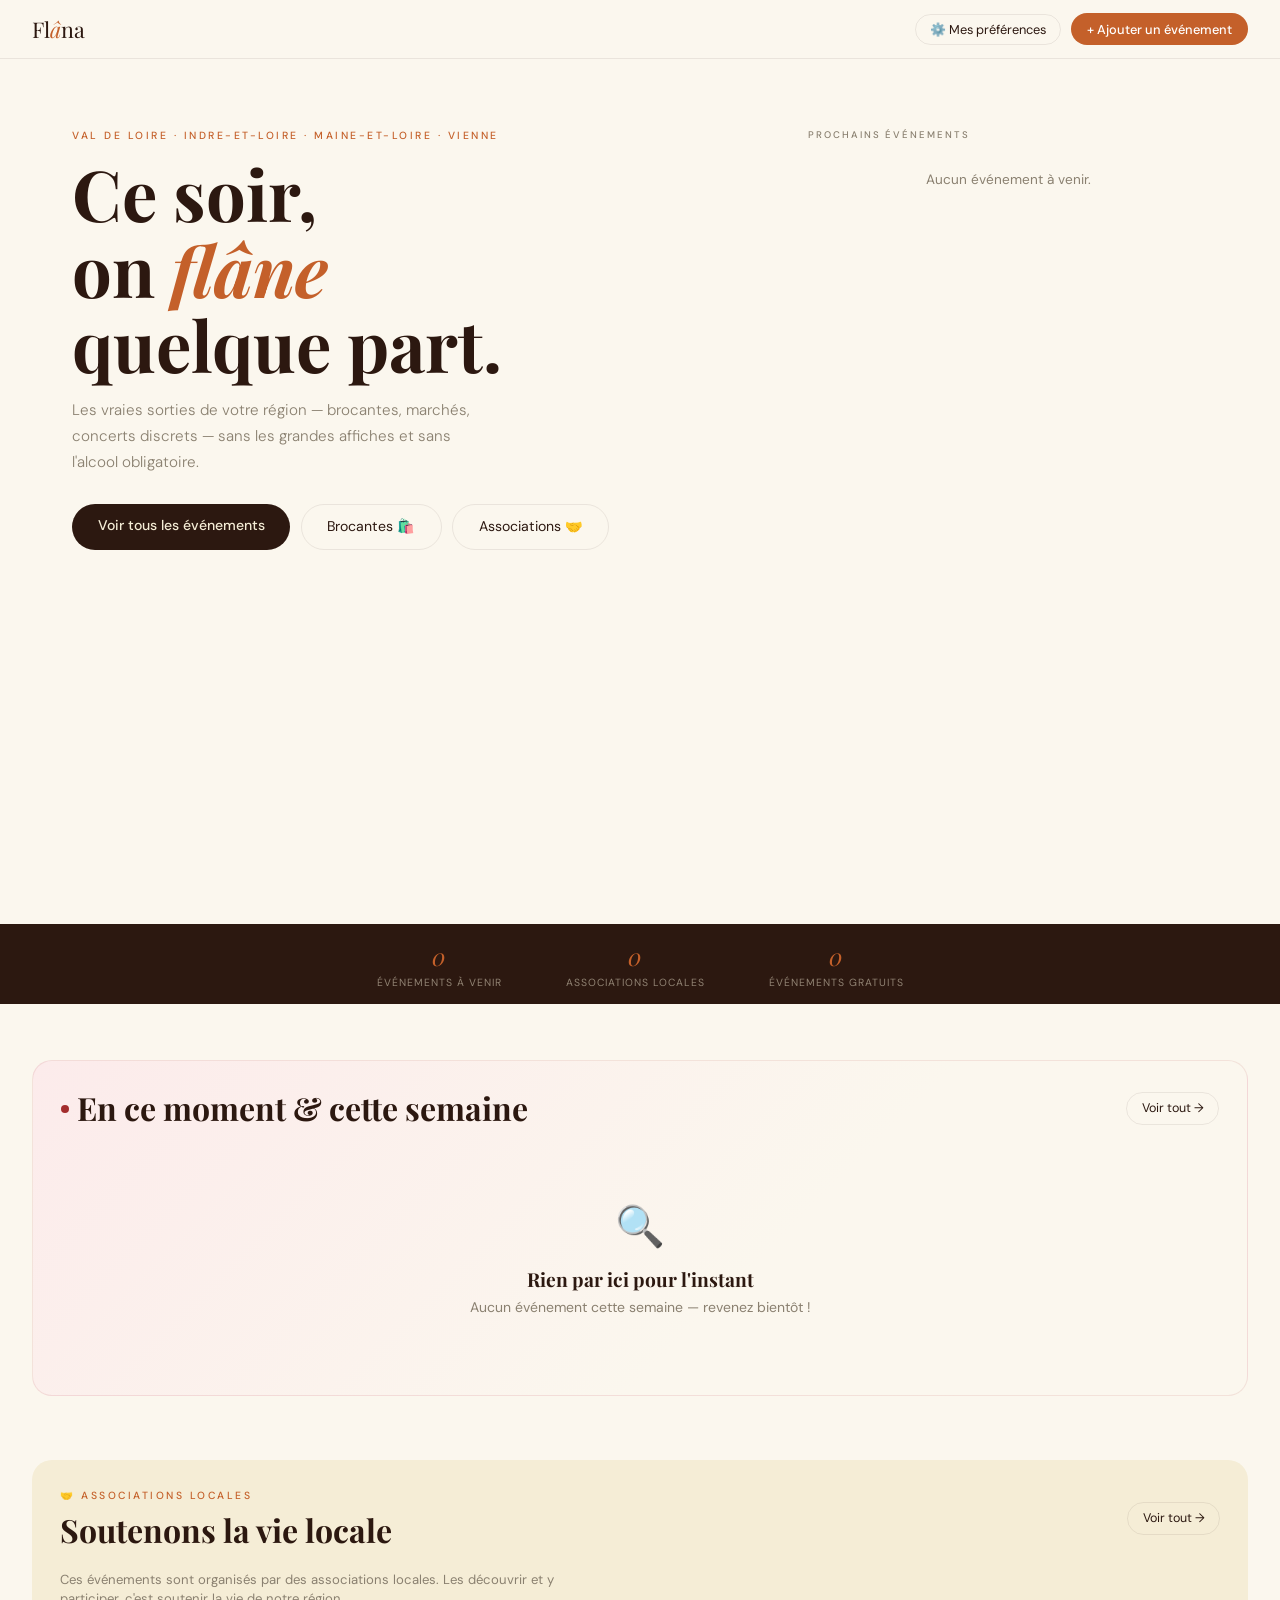
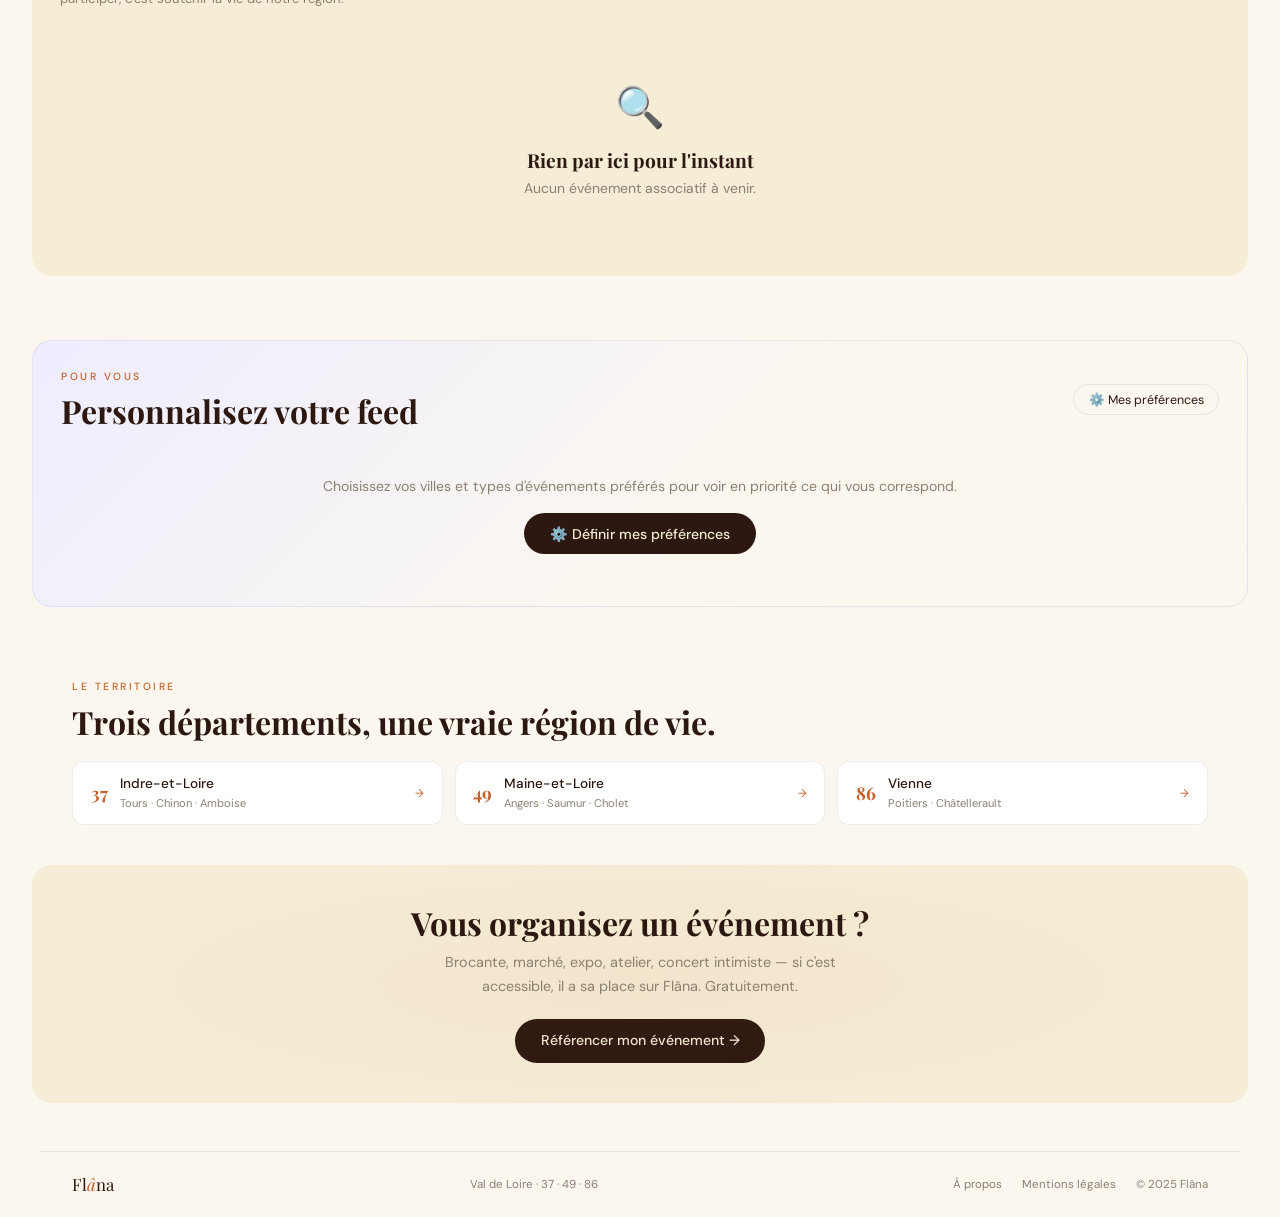
==== commit fb91ae13: "Update index.html" ====
--- a/index.html
+++ b/index.html
@@ -4,136 +4,72 @@
 <meta charset="UTF-8">
 <meta name="viewport" content="width=device-width, initial-scale=1.0">
 <title>Flâna — Sorties & événements Val de Loire</title>
-<meta name="description" content="Découvrez les événements locaux du Val de Loire — brocantes, marchés, concerts, fêtes locales dans les départements 37, 49 et 86.">
+<meta name="description" content="Découvrez les événements locaux du Val de Loire — brocantes, marchés, concerts dans les départements 37, 49 et 86.">
 <link rel="icon" type="image/svg+xml" href="favicon.svg">
+<link rel="canonical" href="https://www.flana.fr/">
 <link href="https://fonts.googleapis.com/css2?family=Playfair+Display:ital,wght@0,700;1,400&family=DM+Sans:wght@300;400;500&display=swap" rel="stylesheet">
 <link rel="stylesheet" href="css/flana.css">
 <style>
-/* ── HERO ── */
 .hero {
   display: grid;
-  grid-template-columns: 1fr 380px;
+  grid-template-columns: 1fr 400px;
   gap: 2rem;
-  align-items: start;
   min-height: 100vh;
   padding: 5.5rem 2rem 2rem;
   max-width: 1200px;
   margin: 0 auto;
+  align-items: start;
 }
-.hero-left { padding-top: 3rem; }
-.hero-tag {
-  font-size: 0.65rem; letter-spacing: 2.5px; text-transform: uppercase;
-  color: var(--tuile); font-weight: 500; margin-bottom: 0.8rem;
-  animation: fadeUp .5s ease .1s both;
+.hero-left { padding-top: 2.5rem; }
+.hero-tag { font-size:.65rem;letter-spacing:2.5px;text-transform:uppercase;color:var(--tuile);font-weight:500;margin-bottom:.8rem;animation:fadeUp .5s ease .1s both; }
+.hero-h1 { font-family:'Playfair Display',serif;font-size:clamp(2.8rem,5.5vw,4.5rem);line-height:1.07;margin-bottom:1rem;animation:fadeUp .6s ease .2s both; }
+.hero-h1 em { color:var(--tuile);font-style:italic; }
+.hero-sub { font-size:.95rem;color:var(--gris);line-height:1.7;max-width:42ch;margin-bottom:1.75rem;font-weight:300;animation:fadeUp .6s ease .35s both; }
+.hero-btns { display:flex;gap:.65rem;flex-wrap:wrap;animation:fadeUp .6s ease .45s both; }
+.hero-feed { height:calc(100vh - 6rem);overflow-y:auto;padding-top:2.5rem;animation:fadeIn .8s ease .5s both;scrollbar-width:thin;scrollbar-color:var(--sable) transparent; }
+.hero-feed::-webkit-scrollbar { width:3px; }
+.hero-feed::-webkit-scrollbar-thumb { background:var(--sable);border-radius:99px; }
+.feed-label { font-size:.6rem;letter-spacing:2px;text-transform:uppercase;color:var(--gris);font-weight:500;margin-bottom:.75rem; }
+.feed-list { display:flex;flex-direction:column;gap:.55rem; }
+.strip { background:var(--terre);color:var(--sable);padding:.85rem 2rem;display:flex;justify-content:center;gap:4rem;flex-wrap:wrap; }
+.stat { text-align:center; }
+.stat-n { font-family:'Playfair Display',serif;font-size:1.5rem;color:var(--tuile);font-style:italic; }
+.stat-l { font-size:.65rem;letter-spacing:1px;text-transform:uppercase;color:rgba(245,237,214,.5);margin-top:.1rem; }
+.section { padding:2.5rem 2rem;max-width:1200px;margin:0 auto; }
+.bloc { border-radius:20px;padding:1.75rem;margin:1rem 2rem; }
+.bloc-urgents { background:linear-gradient(135deg,#FCEBEB 0%,var(--creme) 60%);border:1px solid rgba(163,45,45,.1); }
+.bloc-asso { background:var(--sable); }
+.bloc-perso { background:linear-gradient(135deg,#EEEDFE 0%,var(--creme) 60%);border:1px solid rgba(83,74,183,.1); }
+.bloc-header { display:flex;justify-content:space-between;align-items:center;margin-bottom:1.25rem;flex-wrap:wrap;gap:.5rem; }
+.bloc-desc { font-size:.82rem;color:var(--gris);line-height:1.5;margin-bottom:1.25rem;max-width:56ch; }
+.urgents-label { display:flex;align-items:center;gap:.5rem; }
+.urgents-dot { width:8px;height:8px;border-radius:50%;background:#A32D2D;animation:pulse-dot 2s ease infinite; }
+.perso-empty { text-align:center;padding:1.5rem; }
+.perso-empty p { font-size:.88rem;color:var(--gris);margin-bottom:1rem;line-height:1.6; }
+.deps { display:flex;gap:.75rem;flex-wrap:wrap; }
+.dep { background:var(--white);border-radius:12px;padding:.75rem 1.1rem;border:1px solid var(--border);display:flex;align-items:center;gap:.75rem;flex:1;min-width:170px;text-decoration:none;color:inherit;transition:transform .15s,box-shadow .15s; }
+.dep:hover { transform:translateY(-2px);box-shadow:var(--shadow); }
+.dep-n { font-family:'Playfair Display',serif;font-size:1.1rem;color:var(--tuile);font-weight:700; }
+.dep h4 { font-size:.85rem;font-weight:500; }
+.dep p { font-size:.7rem;color:var(--gris); }
+.dep-arrow { margin-left:auto;font-size:.7rem;color:var(--tuile); }
+.cta-box { background:var(--sable);border-radius:20px;padding:2.5rem;text-align:center;margin:0 2rem 3rem;position:relative;overflow:hidden; }
+.cta-box::before { content:'';position:absolute;inset:0;background:radial-gradient(ellipse 70% 80% at 50% 50%,rgba(196,96,42,.06) 0%,transparent 70%); }
+.cta-box h2 { font-family:'Playfair Display',serif;font-size:clamp(1.4rem,2.5vw,2rem);margin-bottom:.6rem;position:relative; }
+.cta-box p { font-size:.9rem;color:var(--gris);max-width:44ch;margin:0 auto 1.25rem;line-height:1.65;position:relative; }
+@keyframes pulse-dot { 0%,100%{opacity:1;transform:scale(1)} 50%{opacity:.5;transform:scale(1.3)} }
+@media(max-width:900px) {
+  .hero { grid-template-columns:1fr;min-height:auto;gap:1.5rem; }
+  .hero-feed { height:auto;max-height:280px;padding-top:0; }
+  .hero-left { padding-top:0; }
+  .bloc,.cta-box { margin:1rem; }
+  .strip { gap:2rem; }
+  .section { padding:2rem 1rem; }
 }
-.hero-left h1 {
-  font-size: clamp(2.4rem, 5.5vw, 4.2rem);
-  line-height: 1.07; margin-bottom: 1rem;
-  animation: fadeUp .6s ease .2s both;
-}
-.hero-sub {
-  font-size: 0.95rem; color: var(--gris); line-height: 1.7;
-  max-width: 40ch; margin-bottom: 1.5rem; font-weight: 300;
-  animation: fadeUp .6s ease .35s both;
-}
-.hero-btns {
-  display: flex; gap: 0.7rem; flex-wrap: wrap;
-  animation: fadeUp .6s ease .45s both;
-}
-
-/* ── FEED LATÉRAL ── */
-.hero-feed {
-  height: calc(100vh - 6rem);
-  overflow-y: auto;
-  padding: 3rem 0 2rem;
-  animation: fadeIn .8s ease .55s both;
-  scrollbar-width: thin;
-  scrollbar-color: var(--sable) transparent;
-}
-.hero-feed::-webkit-scrollbar { width: 4px; }
-.hero-feed::-webkit-scrollbar-track { background: transparent; }
-.hero-feed::-webkit-scrollbar-thumb { background: var(--sable); border-radius: 99px; }
-.feed-label {
-  font-size: 0.62rem; letter-spacing: 2px; text-transform: uppercase;
-  color: var(--gris); font-weight: 500; margin-bottom: 0.75rem;
-  padding: 0 0.25rem;
-}
-.feed-list { display: flex; flex-direction: column; gap: 0.6rem; }
-
-/* ── STRIP STATS ── */
-.strip {
-  background: var(--terre); color: var(--sable);
-  padding: 0.9rem 2rem;
-  display: flex; justify-content: center; gap: 4rem; flex-wrap: wrap;
-}
-.stat { text-align: center; }
-.stat-n { font-family: 'Playfair Display', serif; font-size: 1.6rem; color: var(--tuile); font-style: italic; }
-.stat-l { font-size: 0.68rem; letter-spacing: 1px; text-transform: uppercase; color: rgba(245,237,214,.5); margin-top: 0.1rem; }
-
-/* ── SECTIONS ── */
-.section { padding: 2.5rem 2rem; max-width: 1200px; margin: 0 auto; }
-
-/* ── SECTION PERSONNALISÉE ── */
-.section-perso {
-  background: linear-gradient(135deg, #EEEDFE 0%, var(--creme) 60%);
-  border-radius: 24px; padding: 2rem;
-  margin: 0 2rem 0;
-  border: 1px solid rgba(83,74,183,0.1);
-}
-.perso-header { display: flex; justify-content: space-between; align-items: flex-start; margin-bottom: 1.25rem; flex-wrap: wrap; gap: 0.75rem; }
-.perso-no-prefs { text-align: center; padding: 2rem; }
-.perso-no-prefs p { font-size: 0.9rem; color: var(--gris); margin-bottom: 1rem; line-height: 1.6; }
-
-/* ── ASSOCIATIONS ── */
-.asso-banner {
-  background: var(--sable); border-left: 4px solid var(--mousse);
-  border-radius: 0 12px 12px 0; padding: 0.75rem 1.1rem;
-  margin-bottom: 1.25rem; display: flex; align-items: center; gap: 0.75rem;
-}
-.asso-banner p { font-size: 0.82rem; color: var(--terre); line-height: 1.5; }
-
-/* ── DEPS ── */
-.deps { display: flex; gap: 0.75rem; flex-wrap: wrap; }
-.dep {
-  background: var(--white); border-radius: 12px;
-  padding: 0.75rem 1.1rem; border: 1px solid var(--border);
-  display: flex; align-items: center; gap: 0.75rem;
-  flex: 1; min-width: 170px; text-decoration: none; color: inherit;
-  transition: transform .15s, box-shadow .15s;
-}
-.dep:hover { transform: translateY(-2px); box-shadow: var(--shadow); }
-.dep-n { font-family: 'Playfair Display', serif; font-size: 1.1rem; color: var(--tuile); font-weight: 700; }
-.dep h4 { font-size: 0.85rem; font-weight: 500; }
-.dep p { font-size: 0.7rem; color: var(--gris); }
-.dep-arrow { margin-left: auto; font-size: 0.7rem; color: var(--tuile); }
-
-/* ── CTA ORGA ── */
-.cta-box {
-  background: var(--sable); border-radius: 20px;
-  padding: 2.5rem; text-align: center;
-  margin: 0 2rem 3rem;
-  position: relative; overflow: hidden;
-}
-.cta-box::before {
-  content: ''; position: absolute; inset: 0;
-  background: radial-gradient(ellipse 70% 80% at 50% 50%, rgba(196,96,42,.06) 0%, transparent 70%);
-}
-.cta-box h2 { font-size: clamp(1.4rem, 2.5vw, 2rem); margin-bottom: 0.6rem; position: relative; }
-.cta-box p { font-size: 0.9rem; color: var(--gris); max-width: 44ch; margin: 0 auto 1.25rem; line-height: 1.65; position: relative; }
-
-@media (max-width: 900px) {
-  .hero { grid-template-columns: 1fr; min-height: auto; }
-  .hero-feed { height: auto; max-height: 320px; padding: 0; }
-  .hero-left { padding-top: 0; }
-  .section-perso { margin: 0 1rem; }
-  .cta-box { margin: 0 1rem 2.5rem; }
-  .strip { gap: 2rem; }
-  .section { padding: 2rem 1rem; }
-}
-@media (max-width: 480px) {
-  .hero { padding: 5rem 1rem 2rem; }
-  .deps { flex-direction: column; }
-  .dep { min-width: 100%; }
+@media(max-width:480px) {
+  .hero { padding:5rem 1rem 1.5rem; }
+  .deps { flex-direction:column; }
+  .hero-btns { flex-direction:column; }
 }
 </style>
 </head>
@@ -143,15 +79,14 @@
   <a href="index.html" class="nav-logo">Fl<em>â</em>na</a>
   <div class="nav-actions">
     <button class="btn-prefs" id="open-prefs">⚙️ Mes préférences</button>
-    <a href="organisé.html" class="btn-nav">+ Ajouter un événement</a>
+    <a href="organise.html" class="btn-nav">+ Ajouter un événement</a>
   </div>
 </nav>
 
-<!-- HERO -->
 <section class="hero">
   <div class="hero-left">
     <p class="hero-tag">Val de Loire · Indre-et-Loire · Maine-et-Loire · Vienne</p>
-    <h1>Ce soir,<br>on <em>flâne</em><br>quelque part.</h1>
+    <h1 class="hero-h1">Ce soir,<br>on <em>flâne</em><br>quelque part.</h1>
     <p class="hero-sub">Les vraies sorties de votre région — brocantes, marchés, concerts discrets — sans les grandes affiches et sans l'alcool obligatoire.</p>
     <div class="hero-btns">
       <a href="evenements.html" class="btn-primary">Voir tous les événements</a>
@@ -161,49 +96,58 @@
   </div>
   <div class="hero-feed">
     <div class="feed-label">Prochains événements</div>
-    <div class="feed-list" id="hero-feed"></div>
+    <div class="feed-list" id="hero-feed">
+      <div style="text-align:center;padding:2rem;color:var(--gris);font-size:.85rem;">Chargement...</div>
+    </div>
   </div>
 </section>
 
-<!-- STRIP STATS -->
 <div class="strip">
-  <div class="stat"><div class="stat-n" id="stat-count">—</div><div class="stat-l">Événements à venir</div></div>
-  <div class="stat"><div class="stat-n">Gratuit</div><div class="stat-l">Pour les utilisateurs</div></div>
-  <div class="stat"><div class="stat-n">Local</div><div class="stat-l">Vérifié à la main</div></div>
-</div>
-
-<!-- SECTION PERSONNALISÉE -->
-<div style="padding:2.5rem 0 0;">
-  <div class="section-perso" id="section-perso">
-    <div class="perso-header">
+  <div class="stat"><div class="stat-n" id="stat-total">—</div><div class="stat-l">Événements à venir</div></div>
+  <div class="stat"><div class="stat-n" id="stat-asso">—</div><div class="stat-l">Associations locales</div></div>
+  <div class="stat"><div class="stat-n" id="stat-gratuit">—</div><div class="stat-l">Événements gratuits</div></div>
+</div>
+
+<!-- URGENTS -->
+<div style="padding:2.5rem 0 1rem;">
+  <div class="bloc bloc-urgents">
+    <div class="bloc-header">
+      <div class="urgents-label">
+        <span class="urgents-dot"></span>
+        <h2 class="section-title" style="margin-bottom:0;">En ce moment & cette semaine</h2>
+      </div>
+      <a href="evenements.html" class="btn-outline" style="font-size:.78rem;padding:.4rem .9rem;">Voir tout →</a>
+    </div>
+    <div class="grid-3" id="urgents-grid"></div>
+  </div>
+</div>
+
+<!-- ASSOCIATIONS -->
+<div style="padding:1rem 0;">
+  <div class="bloc bloc-asso">
+    <div class="bloc-header">
+      <div>
+        <p class="section-tag">🤝 Associations locales</p>
+        <h2 class="section-title" style="margin-bottom:0;">Soutenons la vie locale</h2>
+      </div>
+      <a href="evenements.html?asso=true" class="btn-outline" style="font-size:.78rem;padding:.4rem .9rem;">Voir tout →</a>
+    </div>
+    <p class="bloc-desc">Ces événements sont organisés par des associations locales. Les découvrir et y participer, c'est soutenir la vie de notre région.</p>
+    <div class="grid-3" id="asso-grid"></div>
+  </div>
+</div>
+
+<!-- PERSONNALISÉ -->
+<div style="padding:1rem 0;">
+  <div class="bloc bloc-perso">
+    <div class="bloc-header">
       <div>
         <p class="section-tag">Pour vous</p>
         <h2 class="section-title" style="margin-bottom:0;" id="perso-title">Événements recommandés</h2>
       </div>
-      <button class="btn-outline" id="open-prefs-2" style="font-size:0.8rem;padding:0.5rem 1rem;">
-        ⚙️ Modifier mes préférences
-      </button>
+      <button class="btn-outline" id="open-prefs-2" style="font-size:.78rem;padding:.4rem .9rem;">⚙️ Mes préférences</button>
     </div>
     <div id="perso-content"></div>
-  </div>
-</div>
-
-<!-- SECTION ASSOCIATIONS -->
-<div class="section">
-  <div class="asso-banner">
-    <span style="font-size:1.2rem;">🤝</span>
-    <p><strong>Événements associatifs</strong> — Ces événements sont organisés par des associations locales. Soutenir leur visibilité, c'est soutenir la vie locale.</p>
-  </div>
-  <div class="grid-3" id="asso-grid"></div>
-</div>
-
-<!-- TOUS LES ÉVÉNEMENTS -->
-<div class="section">
-  <p class="section-tag">À venir</p>
-  <h2 class="section-title">Les prochains événements</h2>
-  <div class="grid-3" id="all-grid"></div>
-  <div style="text-align:center;margin-top:1.5rem;">
-    <a href="evenements.html" class="btn-outline">Voir tous les événements →</a>
   </div>
 </div>
 
@@ -212,32 +156,18 @@
   <p class="section-tag">Le territoire</p>
   <h2 class="section-title">Trois départements, une vraie région de vie.</h2>
   <div class="deps">
-    <a href="evenements.html?dept=37" class="dep">
-      <div class="dep-n">37</div>
-      <div><h4>Indre-et-Loire</h4><p>Tours · Chinon · Amboise</p></div>
-      <div class="dep-arrow">→</div>
-    </a>
-    <a href="evenements.html?dept=49" class="dep">
-      <div class="dep-n">49</div>
-      <div><h4>Maine-et-Loire</h4><p>Angers · Saumur · Cholet</p></div>
-      <div class="dep-arrow">→</div>
-    </a>
-    <a href="evenements.html?dept=86" class="dep">
-      <div class="dep-n">86</div>
-      <div><h4>Vienne</h4><p>Poitiers · Châtellerault</p></div>
-      <div class="dep-arrow">→</div>
-    </a>
-  </div>
-</div>
-
-<!-- CTA ORGANISATEUR -->
+    <a href="evenements.html?dept=37" class="dep"><div class="dep-n">37</div><div><h4>Indre-et-Loire</h4><p>Tours · Chinon · Amboise</p></div><div class="dep-arrow">→</div></a>
+    <a href="evenements.html?dept=49" class="dep"><div class="dep-n">49</div><div><h4>Maine-et-Loire</h4><p>Angers · Saumur · Cholet</p></div><div class="dep-arrow">→</div></a>
+    <a href="evenements.html?dept=86" class="dep"><div class="dep-n">86</div><div><h4>Vienne</h4><p>Poitiers · Châtellerault</p></div><div class="dep-arrow">→</div></a>
+  </div>
+</div>
+
 <div class="cta-box">
   <h2>Vous organisez un événement ?</h2>
   <p>Brocante, marché, expo, atelier, concert intimiste — si c'est accessible, il a sa place sur Flâna. Gratuitement.</p>
-  <a href="organisé.html" class="btn-primary">Référencer mon événement →</a>
-</div>
-
-<!-- FOOTER -->
+  <a href="organise.html" class="btn-primary">Référencer mon événement →</a>
+</div>
+
 <footer>
   <a href="index.html" class="footer-logo">Fl<em>â</em>na</a>
   <div>Val de Loire · 37 · 49 · 86</div>
@@ -253,64 +183,63 @@
 <script>
 (async () => {
   const events = await FLANA.loadEvents();
-  const prefs  = FLANA.getPrefs();
-
-  // Stat
-  document.getElementById('stat-count').textContent = events.length;
-
-  // ── FEED LATÉRAL (15 prochains triés par date) ──
+  const today  = new Date(); today.setHours(0,0,0,0);
+
+  // Stats
+  document.getElementById('stat-total').textContent   = events.length;
+  document.getElementById('stat-asso').textContent    = events.filter(e => e.isAssociation).length;
+  document.getElementById('stat-gratuit').textContent = events.filter(e => e.isFree).length;
+
+  // Feed latéral
   const feedEl = document.getElementById('hero-feed');
-  const feedEvents = [...events].sort((a,b) => new Date(a.date) - new Date(b.date)).slice(0, 15);
+  const feedEvents = [...events].sort((a,b) => new Date(a.date)-new Date(b.date)).slice(0,15);
   feedEl.innerHTML = feedEvents.length
-    ? feedEvents.map(e => FLANA.renderCard(e, 'small')).join('')
-    : FLANA.renderEmpty('Aucun événement à venir pour le moment.');
-
-  // ── SECTION PERSONNALISÉE ──
-  const persoEl = document.getElementById('perso-content');
+    ? feedEvents.map(e => FLANA.renderCard(e,'small')).join('')
+    : '<p style="color:var(--gris);font-size:.85rem;text-align:center;padding:1rem;">Aucun événement à venir.</p>';
+
+  // Urgents (cette semaine)
+  const urgentsEl = document.getElementById('urgents-grid');
+  const urgents = events.filter(e => {
+    const diff = Math.floor((new Date(e.date) - today) / (1000*60*60*24));
+    return diff >= 0 && diff <= 7;
+  }).sort((a,b) => new Date(a.date)-new Date(b.date)).slice(0,6);
+  urgentsEl.innerHTML = urgents.length
+    ? urgents.map(e => FLANA.renderCard(e)).join('')
+    : FLANA.renderEmpty('Aucun événement cette semaine — revenez bientôt !');
+
+  // Associations
+  const assoEl = document.getElementById('asso-grid');
+  const assos = events.filter(e => e.isAssociation)
+    .sort((a,b) => new Date(a.date)-new Date(b.date)).slice(0,6);
+  assoEl.innerHTML = assos.length
+    ? assos.map(e => FLANA.renderCard(e)).join('')
+    : FLANA.renderEmpty('Aucun événement associatif à venir.');
+
+  // Personnalisé
+  const persoEl    = document.getElementById('perso-content');
   const persoTitle = document.getElementById('perso-title');
 
   window.refreshFeed = () => {
     const p = FLANA.getPrefs();
     if (FLANA.hasPrefs()) {
       persoTitle.textContent = 'Recommandés pour vous';
-      const sorted = FLANA.sortByPrefs(events, p).slice(0, 6);
-      persoEl.innerHTML = `<div class="grid-3" style="margin-top:1rem;">${sorted.map(e => FLANA.renderCard(e)).join('')}</div>`;
+      const sorted = FLANA.sortByPrefs(events, p).slice(0,6);
+      persoEl.innerHTML = `<div class="grid-3" style="margin-top:.5rem;">${sorted.map(e => FLANA.renderCard(e)).join('')}</div>`;
     } else {
       persoTitle.textContent = 'Personnalisez votre feed';
       persoEl.innerHTML = `
-        <div class="perso-no-prefs">
-          <p>Choisissez vos villes et types d'événements préférés pour voir les événements qui vous correspondent en priorité.</p>
+        <div class="perso-empty">
+          <p>Choisissez vos villes et types d'événements préférés pour voir en priorité ce qui vous correspond.</p>
           <button class="btn-primary" id="open-prefs-3">⚙️ Définir mes préférences</button>
         </div>`;
     }
   };
   window.refreshFeed();
 
-  // ── ASSOCIATIONS (6 max) ──
-  const assoEl = document.getElementById('asso-grid');
-  const assoEvents = events.filter(e => e.isAssociation)
-    .sort((a,b) => new Date(a.date) - new Date(b.date)).slice(0, 6);
-  assoEl.innerHTML = assoEvents.length
-    ? assoEvents.map(e => FLANA.renderCard(e)).join('')
-    : FLANA.renderEmpty('Aucun événement associatif à venir.');
-
-  // ── TOUS LES ÉVÉNEMENTS (6 max) ──
-  const allEl = document.getElementById('all-grid');
-  const allEvents = [...events].sort((a,b) => new Date(a.date) - new Date(b.date)).slice(0, 6);
-  allEl.innerHTML = allEvents.length
-    ? allEvents.map(e => FLANA.renderCard(e)).join('')
-    : FLANA.renderEmpty('Aucun événement à venir.');
-
-  // ── PRÉFÉRENCES MODAL ──
-  const cities = FLANA.getCities(events);
-  const types  = FLANA.getTypes(events);
-  PrefsModal.init(cities, types);
-
-  // Bouton secondaire dans la section perso
+  // Préférences modal
+  PrefsModal.init(FLANA.getCities(events), FLANA.getTypes(events));
   document.addEventListener('click', e => {
-    if (e.target.id === 'open-prefs-2' || e.target.id === 'open-prefs-3') {
-      PrefsModal.open();
-    }
+    if (e.target.id === 'open-prefs-2' || e.target.id === 'open-prefs-3') PrefsModal.open();
   });
 })();
 </script>
